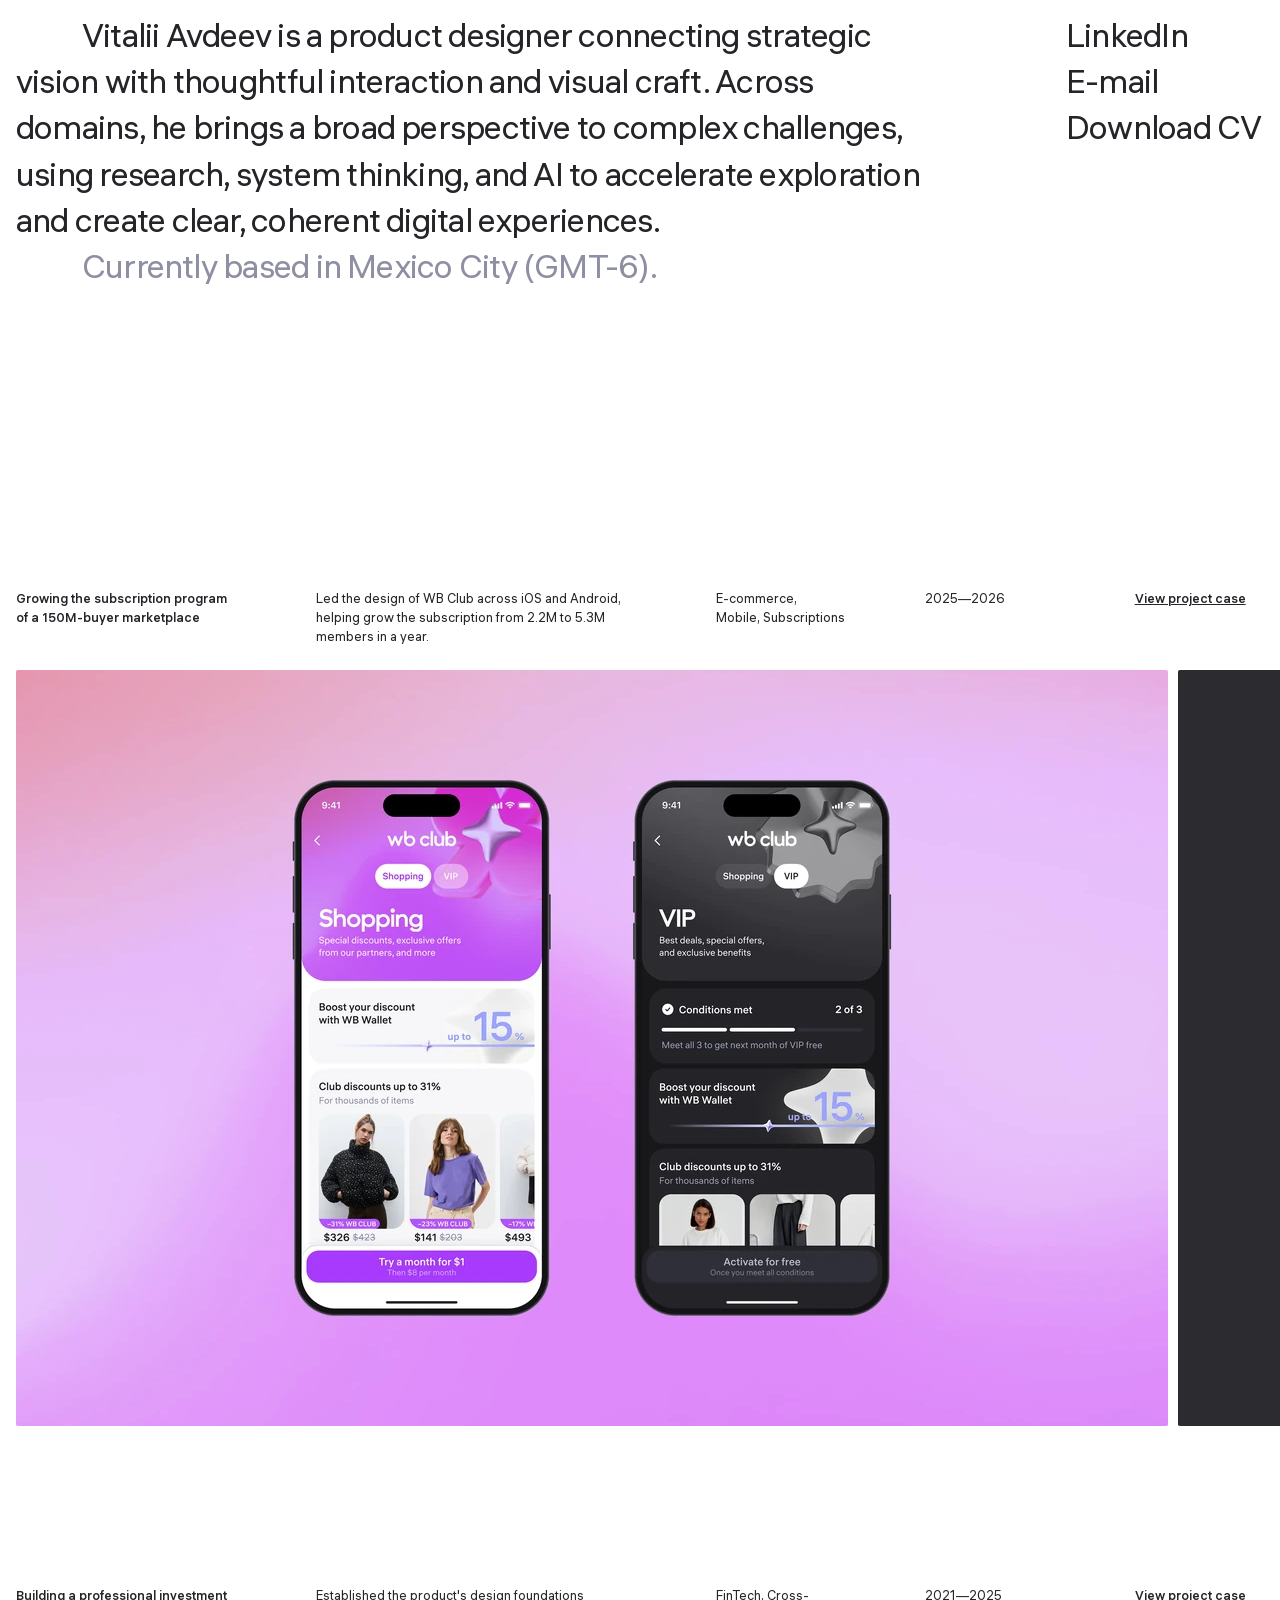
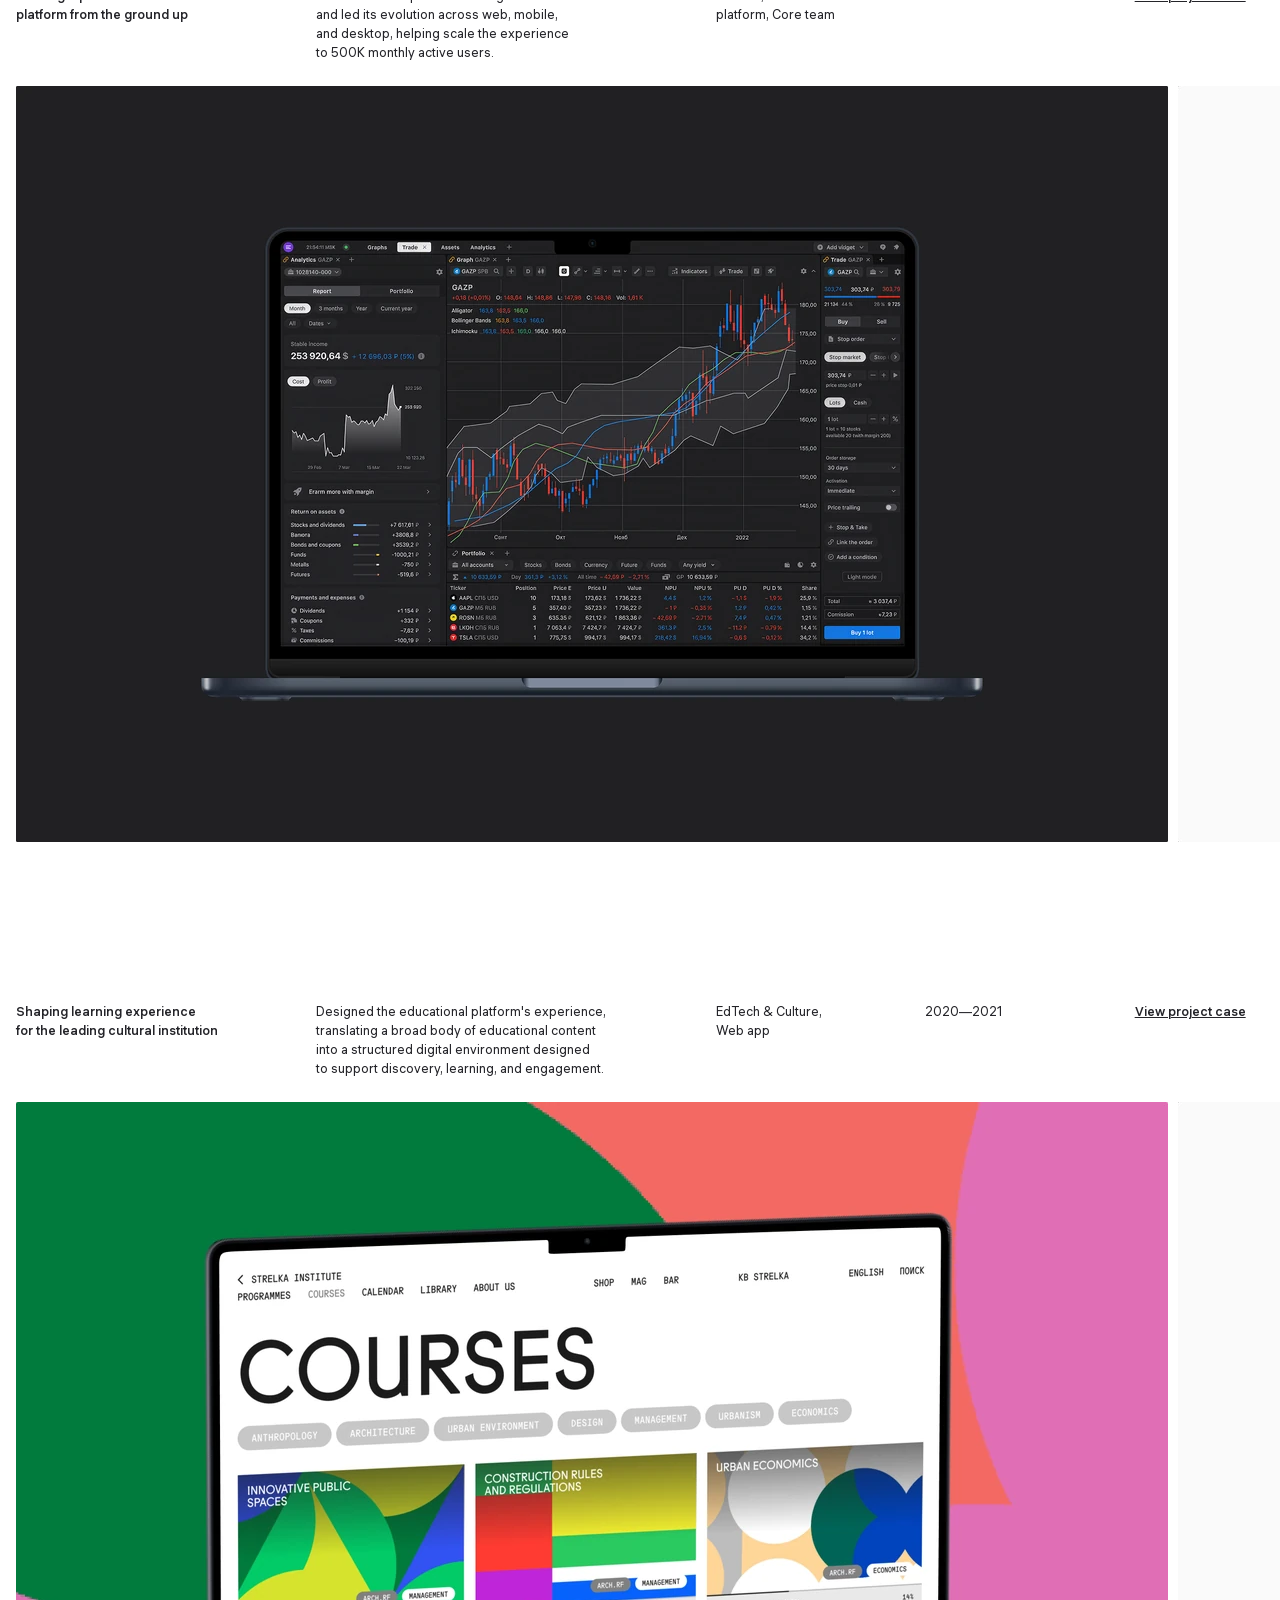
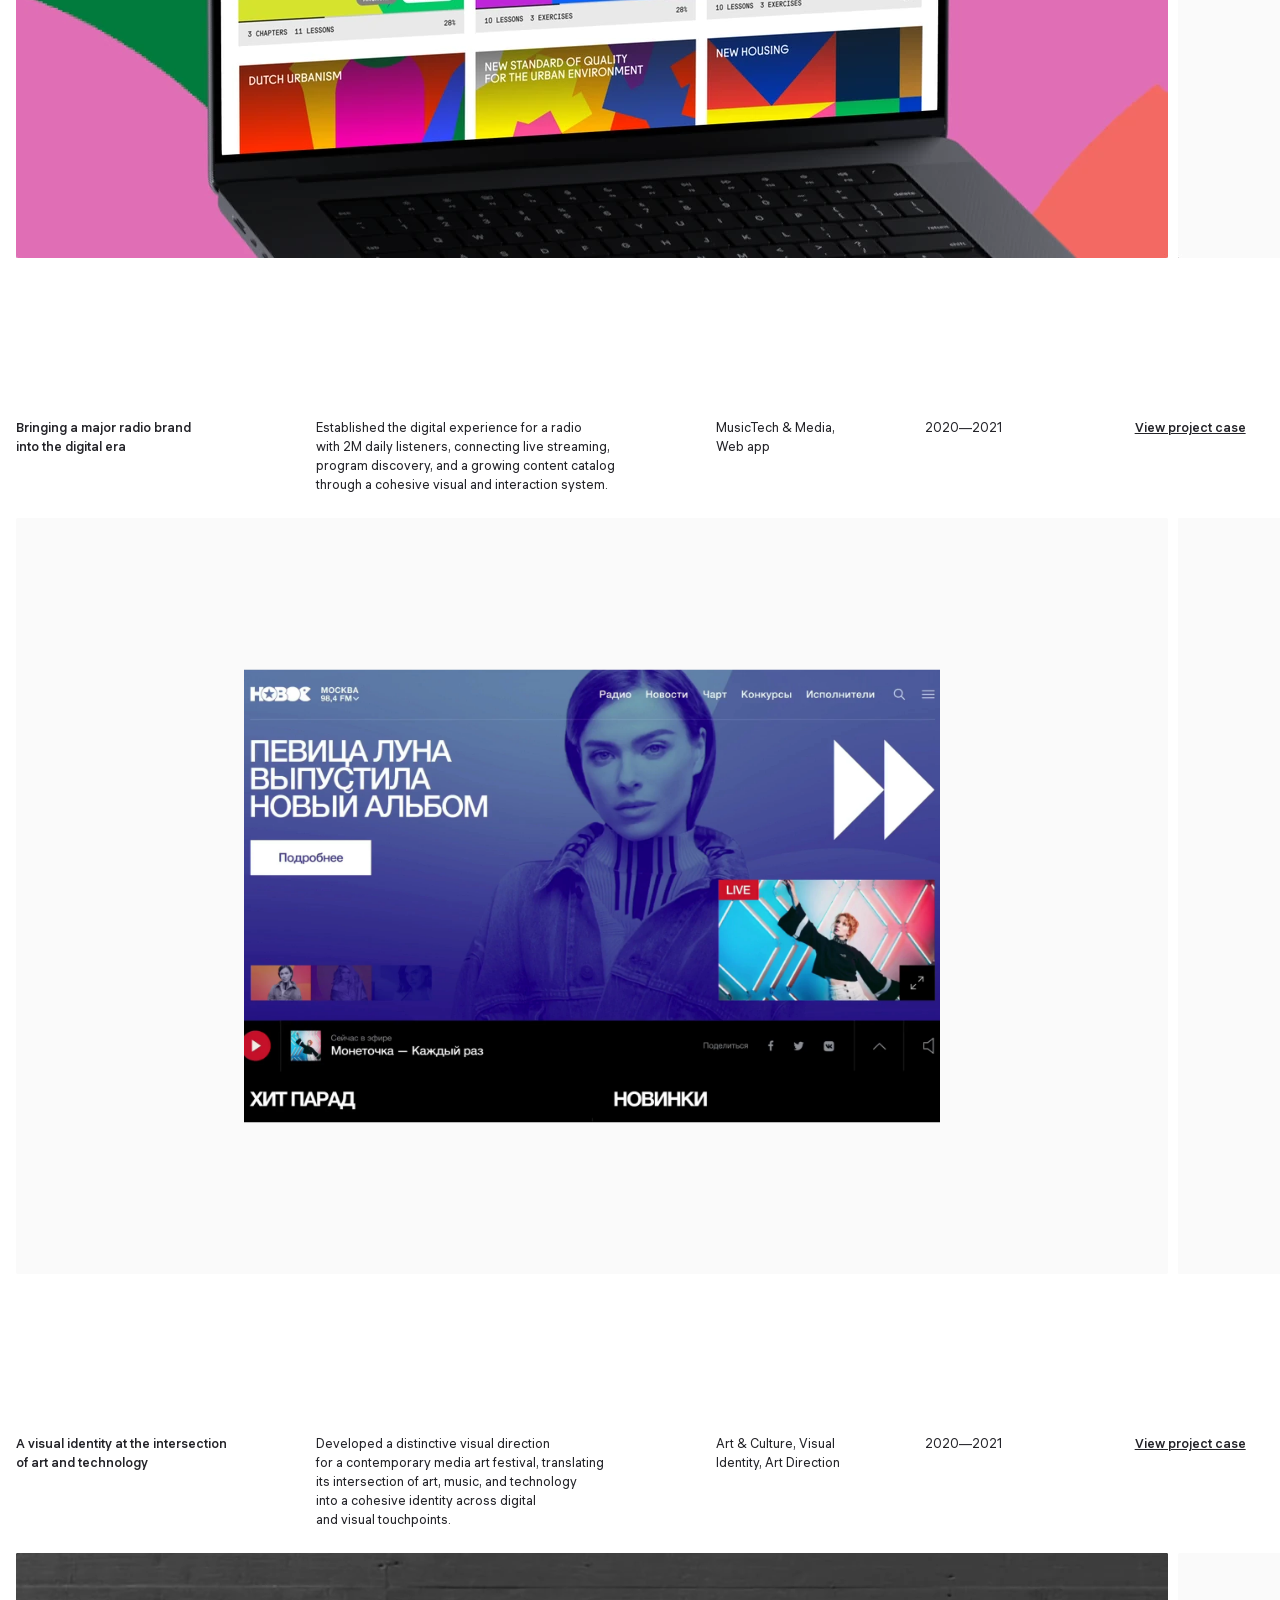
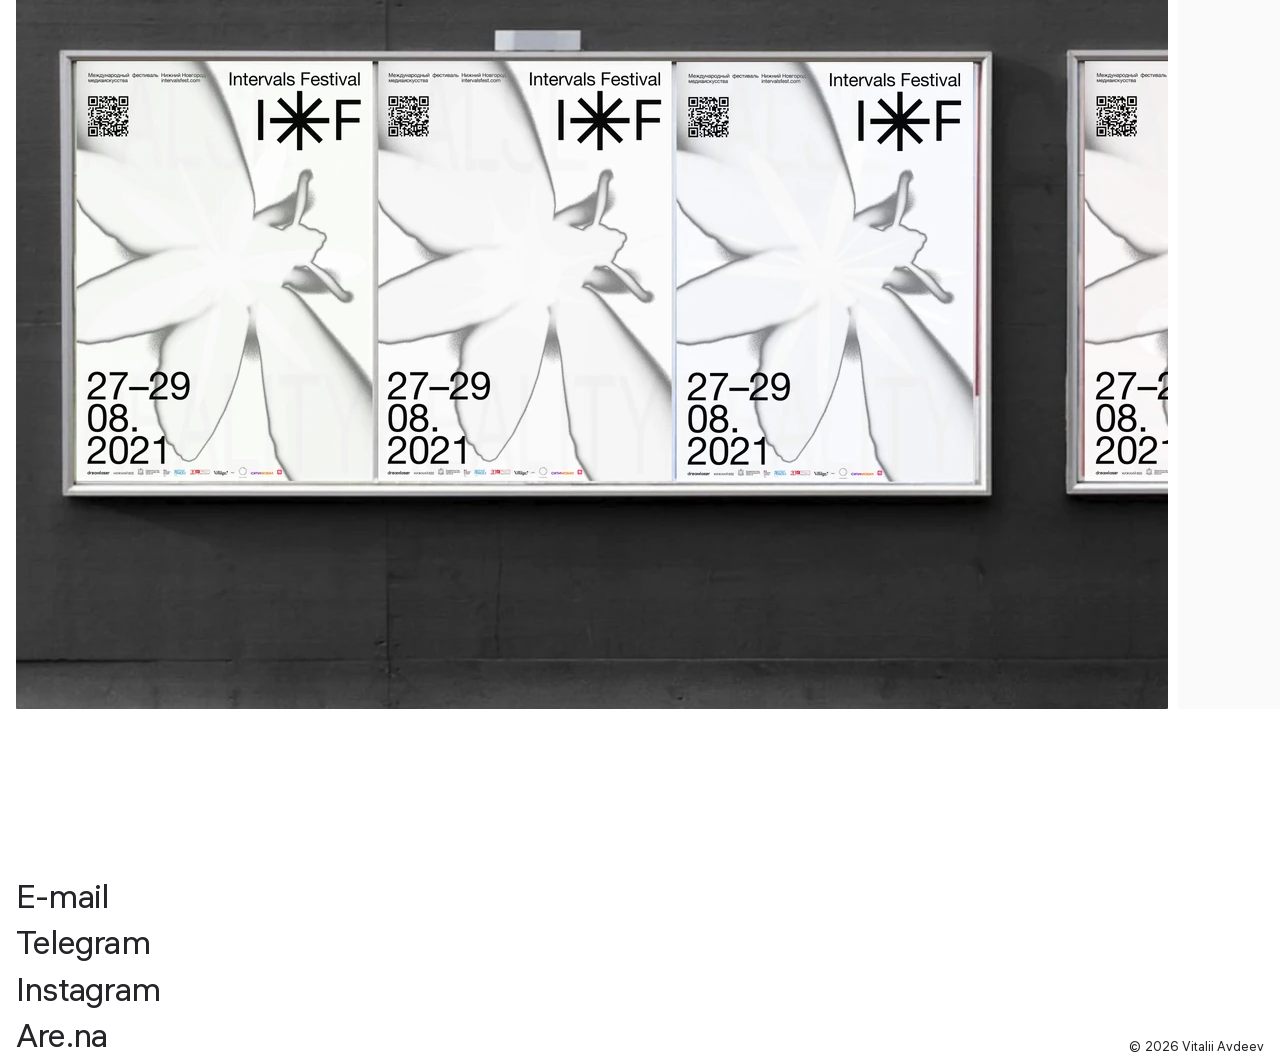
==== index.html @ a5e51de6 "Fix home entrance animation; add first-screen entrance motion to the case pages - nbsp.py had insert" ====
<!doctype html>
<html lang="en">
<head>
<meta charset="utf-8">
<meta name="viewport" content="width=device-width, initial-scale=1">
<title>Vitalii Avdeev — Product Designer</title>
<meta name="description" content="Vitalii Avdeev is a product designer connecting strategic vision with thoughtful interaction and visual craft. Based in Mexico City.">
<meta property="og:title" content="Vitalii Avdeev — Product Designer">
<meta property="og:description" content="Product designer connecting strategic vision with thoughtful interaction and visual craft.">
<meta property="og:type" content="website">
<meta property="og:url" content="https://viavdeev.com/">
<meta name="theme-color" content="#ffffff">
<link rel="icon" href="/favicon.svg" type="image/svg+xml">
<link rel="preload" href="/assets/fonts/als-hauss-var.woff2" as="font" type="font/woff2" crossorigin>
<link rel="stylesheet" href="/styles.css?v=3c7deb20">
<script>
/* Entrance motion: hide the animated elements before first paint (see the inline script at the end of <body>). Skipped with reduced motion; removed
   again if the motion script has not started within 3 s, so the page never stays blank. */
(function(){var d=document.documentElement;if(!d.animate||matchMedia('(prefers-reduced-motion: reduce)').matches)return;
d.classList.add('anim');setTimeout(function(){if(!window.__motion)d.classList.remove('anim')},3000)})();
</script>
<script>
/* Analytics opt-out for the site owner: open any page with ?notrack once per browser to stop counting it, ?track to count it again. */
(function(){try{var q=location.search,s=localStorage;
if(/[?&]notrack\b/.test(q)){s.setItem('umami.disabled','1');s.setItem('notrack','1')}
else if(/[?&]track\b/.test(q)){s.removeItem('umami.disabled');s.removeItem('notrack')}}catch(e){}
window.va=window.va||function(){(window.vaq=window.vaq||[]).push(arguments)};
window.va('beforeSend',function(e){try{if(localStorage.getItem('notrack'))return null}catch(x){}return e})})();
</script>
<script defer src="/_vercel/insights/script.js"></script>
<script defer src="https://cloud.umami.is/script.js" data-website-id="d7ef0425-1556-4c00-9c58-9a2c73c998ba" data-domains="viavdeev.com,www.viavdeev.com"></script>
</head>
<body>
<main class="page">

  <!-- Intro -->
  <header class="intro">
    <div class="intro__text">
      <p>Vitalii&nbsp;Avdeev is&nbsp;a&nbsp;product designer connecting strategic vision with&nbsp;thoughtful interaction and&nbsp;visual craft. Across domains, he&nbsp;brings a&nbsp;broad perspective to&nbsp;complex challenges, using research, system thinking, and&nbsp;AI to&nbsp;accelerate exploration and&nbsp;create clear, coherent digital&nbsp;experiences.</p>
      <p class="intro__loc">Currently based in&nbsp;Mexico&nbsp;City&nbsp;(GMT-6).</p>
    </div>
    <nav class="intro__links" aria-label="Contacts">
      <a href="https://www.linkedin.com/in/vitalii-avdeev" target="_blank" rel="noopener" data-umami-event="LinkedIn click" data-umami-event-place="intro">LinkedIn</a>
      <a href="mailto:vitavdee@gmail.com" data-ev="E-mail click" data-ev-place="intro">E-mail</a>
      <a href="/Vitalii-Avdeev-Senior-Product-Designer-CV.pdf" target="_blank" rel="noopener" data-umami-event="CV download" data-umami-event-place="intro">Download&nbsp;CV</a>
    </nav>
  </header>

  <div class="home">

    <!-- ───────────── WB Club ───────────── -->
    <section class="project project--hd" data-project="WB Club" aria-labelledby="p-wb">
      <div class="phead">
        <div class="phead__row phead__row--1">
          <h2 class="phead__title" id="p-wb"><a href="/wb-club" data-ev="Case open" data-ev-project="WB Club" data-ev-via="title">Growing the&nbsp;subscription program<br>of&nbsp;a&nbsp;150M-buyer marketplace</a></h2>
          <p class="phead__desc">Led&nbsp;the&nbsp;design of&nbsp;WB&nbsp;Club across iOS&nbsp;and&nbsp;Android, helping grow the&nbsp;subscription from&nbsp;2.2M to&nbsp;5.3M members in&nbsp;a&nbsp;year.</p>
        </div>
        <div class="phead__row phead__row--2">
          <p class="phead__tags">E-commerce, Mobile,&nbsp;Subscriptions</p>
          <p class="phead__years">2025<span class="dash-d">—</span><span class="dash-m">–</span>2026</p>
          <p class="phead__link"><a href="/wb-club" data-ev="Case open" data-ev-project="WB Club" data-ev-via="button">View project&nbsp;case</a></p>
        </div>
      </div>

      <div class="carousel" tabindex="0" aria-label="WB Club screens">
        <div class="slide light" style="--w:768">
          <div class="stage"><img fetchpriority="high" class="abs" style="inset:0;width:100%;height:100%;object-fit:cover" srcset="/assets/img/wb-01-1152.webp?v=fdb7a9e7 1152w, /assets/img/wb-01-1728.webp?v=1e6d7685 1728w, /assets/img/wb-01-2304.webp?v=18732f78 2304w, /assets/img/wb-01.webp?v=1378e9da 3456w" sizes="(min-width: 1280px) 1152px, (min-width: 744px) 768px, 320px" src="/assets/img/wb-01.webp?v=1378e9da" alt="WB Club Shopping and VIP screens on iPhones" decoding="async"></div>
        </div>
        <div class="slide light" style="--w:768">
          <div class="stage"><img class="abs" style="inset:0;width:100%;height:100%;object-fit:cover" srcset="/assets/img/wb-02-1152.webp?v=50ab05e6 1152w, /assets/img/wb-02-1728.webp?v=d87db6d1 1728w, /assets/img/wb-02-2304.webp?v=74618fc6 2304w, /assets/img/wb-02.webp?v=e735d605 3456w" sizes="(min-width: 1280px) 1152px, (min-width: 744px) 768px, 320px" src="/assets/img/wb-02.webp?v=e735d605" alt="WB Club VIP bottom sheets: how to get VIP, plan activation, pickup QR code" decoding="async"></div>
        </div>
        <div class="slide light" style="--w:620">
          <div class="stage"><video class="abs" style="left:204.951px;top:53.44px;width:211.111px;height:398px" data-webm="/assets/video/wb-03.webm?v=976183c9" data-hevc="/assets/video/wb-03-hevc.mov?v=114462b7" data-sa="/assets/video/wb-03-sa.mp4?v=e1f5882f" poster="/assets/img/wb-03-cover.webp?v=21cf230f" autoplay loop muted playsinline preload="auto" aria-label="WB Club Shopping screen scrolling"></video></div>
        </div>
        <div class="slide light" style="--w:768">
          <div class="stage"><img loading="lazy" fetchpriority="low" class="abs" style="inset:0;width:100%;height:100%;object-fit:cover" srcset="/assets/img/wb-04-1152.webp?v=47278e52 1152w, /assets/img/wb-04-1728.webp?v=e1d2b0a5 1728w, /assets/img/wb-04-2304.webp?v=4ee45fe8 2304w, /assets/img/wb-04.webp?v=935ad6cf 3456w" sizes="(min-width: 1280px) 1152px, (min-width: 744px) 768px, 320px" src="/assets/img/wb-04.webp?v=935ad6cf" alt="WB Club entry point on the product page and a discount bottom sheet" decoding="async"></div>
        </div>
        <div class="slide" style="--w:768;background:#2c2c31">
          <div class="stage">
            <video id="wb-05a" class="abs" style="left:181.922px;top:72.441px;width:173.556px;height:359.111px" data-webm="/assets/video/wb-05a.webm?v=e7e8d2db" data-hevc="/assets/video/wb-05a-hevc.mov?v=522d9f5a" data-sa="/assets/video/wb-05a-sa.mp4?v=2f67eefe" data-poster="/assets/img/wb-05a-cover.webp?v=78123930" autoplay loop muted playsinline preload="auto" aria-label="WB Club Shopping benefits bottom sheets"></video>
            <video class="abs" style="left:412.211px;top:72px;width:173.778px;height:360px" data-webm="/assets/video/wb-05b.webm?v=e32df0e9" data-hevc="/assets/video/wb-05b-hevc.mov?v=03c832d2" data-sa="/assets/video/wb-05b-sa.mp4?v=cdef3f86" data-poster="/assets/img/wb-05b-cover.webp?v=299d7907" autoplay loop muted playsinline preload="auto" aria-label="WB Club VIP benefits bottom sheets" data-follow="wb-05a" data-lag="0.7" id="wb-05b"></video>
          </div>
        </div>
        <div class="slide light" style="--w:768">
          <div class="stage"><img loading="lazy" fetchpriority="low" class="abs" style="inset:0;width:100%;height:100%;object-fit:cover" srcset="/assets/img/wb-06-1152.webp?v=584c08ff 1152w, /assets/img/wb-06-1728.webp?v=564255cd 1728w, /assets/img/wb-06-2304.webp?v=a77a3744 2304w, /assets/img/wb-06.webp?v=cb0f8185 3456w" sizes="(min-width: 1280px) 1152px, (min-width: 744px) 768px, 320px" src="/assets/img/wb-06.webp?v=cb0f8185" alt="WB Club entry points in WB Track: banner, delivery cost calculation, parcel booking" decoding="async"></div>
        </div>
        <div class="slide" style="--w:620;background:#2c2c31">
          <div class="stage"><video class="abs" style="left:204.951px;top:53.44px;width:211.111px;height:398px" data-webm="/assets/video/wb-07.webm?v=b0ffc0dd" data-hevc="/assets/video/wb-07-hevc.mov?v=7d225621" data-sa="/assets/video/wb-07-sa.mp4?v=5c673fc7" data-poster="/assets/img/wb-07-cover.webp?v=92575b64" autoplay loop muted playsinline preload="auto" aria-label="WB Club VIP screen scrolling"></video></div>
        </div>
        <div class="slide light" style="--w:768">
          <div class="stage"><img loading="lazy" fetchpriority="low" class="abs" style="inset:0;width:100%;height:100%;object-fit:cover" srcset="/assets/img/wb-08-1152.webp?v=18db1809 1152w, /assets/img/wb-08-1728.webp?v=f5cc6dfb 1728w, /assets/img/wb-08-2304.webp?v=a03cdf8f 2304w, /assets/img/wb-08.webp?v=a00af80c 3456w" sizes="(min-width: 1280px) 1152px, (min-width: 744px) 768px, 320px" src="/assets/img/wb-08.webp?v=a00af80c" alt="WB Club Shopping plan and Club discounts bottom sheet on iPhones" decoding="async"></div>
        </div>
        <div class="slide light" style="--w:768">
          <div class="stage"><img loading="lazy" fetchpriority="low" class="abs" style="inset:0;width:100%;height:100%;object-fit:cover" srcset="/assets/img/wb-09-1152.webp?v=c6615426 1152w, /assets/img/wb-09-1728.webp?v=c420971f 1728w, /assets/img/wb-09-2304.webp?v=84716257 2304w, /assets/img/wb-09.webp?v=1cdc7a4b 3456w" sizes="(min-width: 1280px) 1152px, (min-width: 744px) 768px, 320px" src="/assets/img/wb-09.webp?v=1cdc7a4b" alt="Checkout with WB Club VIP: priority orders and benefits" decoding="async"></div>
        </div>
        <div class="slide light" style="--w:620">
          <div class="stage"><video class="abs" style="left:225.941px;top:77.44px;width:169.111px;height:350px" data-webm="/assets/video/wb-10.webm?v=9c2a5513" data-hevc="/assets/video/wb-10-hevc.mov?v=24da0a25" data-sa="/assets/video/wb-10-sa.mp4?v=bfcf84ad" data-poster="/assets/img/wb-10-cover.webp?v=b1dbea7d" autoplay loop muted playsinline preload="auto" aria-label="WB Club onboarding screens"></video></div>
        </div>
        <div class="slide light" style="--w:768">
          <div class="stage"><img loading="lazy" fetchpriority="low" class="abs" style="inset:0;width:100%;height:100%;object-fit:cover" srcset="/assets/img/wb-11-1152.webp?v=0caca60a 1152w, /assets/img/wb-11-1728.webp?v=a6fb8806 1728w, /assets/img/wb-11-2304.webp?v=5747cb70 2304w, /assets/img/wb-11.webp?v=14a5bf3d 3456w" sizes="(min-width: 1280px) 1152px, (min-width: 744px) 768px, 320px" src="/assets/img/wb-11.webp?v=14a5bf3d" alt="WB Club purchase flow: first month for $1, plan selection, welcome" decoding="async"></div>
        </div>
      </div>
    </section>

    <!-- ───────────── Go Invest ───────────── -->
    <section class="project project--hd" data-project="Go Invest" aria-labelledby="p-goinvest">
      <div class="phead">
        <div class="phead__row phead__row--1">
          <h2 class="phead__title" id="p-goinvest"><a href="/go-invest" data-ev="Case open" data-ev-project="Go Invest" data-ev-via="title">Building a&nbsp;professional investment platform from&nbsp;the&nbsp;ground up</a></h2>
          <p class="phead__desc">Established the&nbsp;product's design foundations and&nbsp;led&nbsp;its&nbsp;evolution across web,&nbsp;mobile, and&nbsp;desktop, helping scale the&nbsp;experience to&nbsp;500K&nbsp;monthly active&nbsp;users.</p>
        </div>
        <div class="phead__row phead__row--2">
          <p class="phead__tags">FinTech, Cross-platform,&nbsp;Core&nbsp;team</p>
          <p class="phead__years">2021<span class="dash-d">—</span><span class="dash-m">–</span>2025</p>
          <p class="phead__link"><a href="/go-invest" data-ev="Case open" data-ev-project="Go Invest" data-ev-via="button">View project&nbsp;case</a></p>
        </div>
      </div>

      <div class="carousel" tabindex="0" aria-label="Go Invest screens">
        <div class="slide dark" style="--w:768">
          <div class="stage"><img loading="lazy" fetchpriority="low" class="abs" style="inset:0;width:100%;height:100%;object-fit:cover" srcset="/assets/img/gi-01-1152.webp?v=3b0b8941 1152w, /assets/img/gi-01-1728.webp?v=6f8a7c3c 1728w, /assets/img/gi-01.webp?v=457563bd 1920w" sizes="(min-width: 1280px) 1152px, (min-width: 744px) 768px, 320px" src="/assets/img/gi-01.webp?v=457563bd" alt="Go Invest desktop terminal on a MacBook" decoding="async"></div>
        </div>

        <div class="slide light" style="--w:768">
          <div class="stage"><img loading="lazy" fetchpriority="low" class="abs" style="inset:0;width:100%;height:100%;object-fit:cover" srcset="/assets/img/gi-02-1152.webp?v=d57d4ce6 1152w, /assets/img/gi-02-1728.webp?v=504df2db 1728w, /assets/img/gi-02.webp?v=626c1409 1920w" sizes="(min-width: 1280px) 1152px, (min-width: 744px) 768px, 320px" src="/assets/img/gi-02.webp?v=626c1409" alt="Go Invest mobile app screens" decoding="async"></div>
        </div>

        <div class="slide light" style="--w:768">
          <div class="stage"><img loading="lazy" fetchpriority="low" class="abs" style="inset:0;width:100%;height:100%;object-fit:cover" srcset="/assets/img/gi-03-1152.webp?v=18bc38c2 1152w, /assets/img/gi-03-1728.webp?v=d9f5e866 1728w, /assets/img/gi-03.webp?v=8dbba0f4 1920w" sizes="(min-width: 1280px) 1152px, (min-width: 744px) 768px, 320px" src="/assets/img/gi-03.webp?v=8dbba0f4" alt="Go Invest analytics screens" decoding="async"></div>
        </div>

        <div class="slide" style="--w:504;background:#7a38e0">
          <div class="stage"><img loading="lazy" fetchpriority="low" class="abs" style="inset:0;width:100%;height:100%;object-fit:cover" srcset="/assets/img/gi-04-756.webp?v=813e1a05 756w, /assets/img/gi-04-1134.webp?v=ed1625ca 1134w, /assets/img/gi-04.webp?v=bbeb72a4 1260w" sizes="(min-width: 1280px) 756px, (min-width: 744px) 504px, 210px" src="/assets/img/gi-04.webp?v=bbeb72a4" alt="Go Invest logo" decoding="async"></div>
        </div>

        <div class="slide light" style="--w:768">
          <div class="stage"><video class="box" style="width:187.2px;height:376.039px;object-fit:cover" data-src="/assets/video/gi-06.mp4?v=979bc85d" data-poster="/assets/img/gi-06-cover.webp?v=f5576165" autoplay loop muted playsinline preload="auto" aria-label="Go Invest mobile flow"></video></div>
        </div>
        <div class="slide dark" style="--w:768">
          <div class="stage"><img loading="lazy" fetchpriority="low" class="abs" style="inset:0;width:100%;height:100%;object-fit:cover" srcset="/assets/img/gi-05-1152.webp?v=f0377029 1152w, /assets/img/gi-05-1728.webp?v=f34decc0 1728w, /assets/img/gi-05.webp?v=d66a34e8 1920w" sizes="(min-width: 1280px) 1152px, (min-width: 744px) 768px, 320px" src="/assets/img/gi-05.webp?v=d66a34e8" alt="Go Invest trading terminal on Pro Display XDR" decoding="async"></div>
        </div>

        <div class="slide light" style="--w:768">
          <div class="stage"><img loading="lazy" fetchpriority="low" class="abs" style="inset:0;width:100%;height:100%;object-fit:cover" srcset="/assets/img/gi-07-1152.webp?v=a1f36e77 1152w, /assets/img/gi-07-1728.webp?v=3df140d8 1728w, /assets/img/gi-07.webp?v=bfd8da41 1920w" sizes="(min-width: 1280px) 1152px, (min-width: 744px) 768px, 320px" src="/assets/img/gi-07.webp?v=bfd8da41" alt="Go Invest chart comparison" decoding="async"></div>
        </div>

        <div class="slide dark" style="--w:768">
          <div class="stage"><video class="box" style="width:187.2px;height:380.351px;object-fit:cover" data-src="/assets/video/gi-08.mp4?v=7d2aa27a" data-poster="/assets/img/gi-08-cover.webp?v=ea9b2556" autoplay loop muted playsinline preload="auto" aria-label="Go Invest portfolio flow"></video></div>
        </div>
        <div class="slide light" style="--w:768">
          <div class="stage"><img loading="lazy" fetchpriority="low" class="abs" style="inset:0;width:100%;height:100%;object-fit:cover" srcset="/assets/img/gi-09-1152.webp?v=a0f8cf03 1152w, /assets/img/gi-09-1728.webp?v=4584f989 1728w, /assets/img/gi-09.webp?v=f5513ae5 1920w" sizes="(min-width: 1280px) 1152px, (min-width: 744px) 768px, 320px" src="/assets/img/gi-09.webp?v=f5513ae5" alt="Go Invest settings and support screens" decoding="async"></div>
        </div>

        <div class="slide dark" style="--w:768">
          <div class="stage">
            <video class="box" style="width:583.2px;height:314.674px;object-fit:cover" data-src="/assets/video/gi-10.mp4?v=17942028" data-poster="/assets/img/gi-10.webp?v=99930488" autoplay loop muted playsinline preload="auto" aria-label="Go Invest order book"></video>
          </div>
        </div>
        <div class="slide light" style="--w:1350">
          <div class="stage"><img loading="lazy" fetchpriority="low" class="abs" style="inset:0;width:100%;height:100%;object-fit:cover" srcset="/assets/img/gi-11-2025.webp?v=31f23c20 2025w, /assets/img/gi-11-3038.webp?v=9c5a9a55 3038w, /assets/img/gi-11.webp?v=cb1a44f6 3375w" sizes="(min-width: 1280px) 2025px, (min-width: 744px) 1350px, 563px" src="/assets/img/gi-11.webp?v=cb1a44f6" alt="Go Invest design system flow" decoding="async"></div>
        </div>

        <div class="slide dark" style="--w:768">
          <div class="stage"><img loading="lazy" fetchpriority="low" class="abs" style="inset:0;width:100%;height:100%;object-fit:cover" srcset="/assets/img/gi-12-1152.webp?v=060015d1 1152w, /assets/img/gi-12-1728.webp?v=f16b7d4d 1728w, /assets/img/gi-12.webp?v=043c9fb6 1920w" sizes="(min-width: 1280px) 1152px, (min-width: 744px) 768px, 320px" src="/assets/img/gi-12.webp?v=043c9fb6" alt="Go Invest watchlists" decoding="async"></div>
        </div>
      </div>
    </section>

    <!-- ───────────── Strelka ───────────── -->
    <section class="project project--hd" data-project="Strelka" aria-labelledby="p-strelka">
      <div class="phead">
        <div class="phead__row phead__row--1">
          <h2 class="phead__title" id="p-strelka"><a href="/strelka" data-ev="Case open" data-ev-project="Strelka" data-ev-via="title">Shaping learning experience for&nbsp;the&nbsp;leading cultural&nbsp;institution</a></h2>
          <p class="phead__desc">Designed the&nbsp;educational platform's experience, translating a&nbsp;broad body of&nbsp;educational content into&nbsp;a&nbsp;structured digital environment designed to&nbsp;support discovery, learning, and&nbsp;engagement.</p>
        </div>
        <div class="phead__row phead__row--2">
          <p class="phead__tags">EdTech&nbsp;&amp;&nbsp;Culture, Web&nbsp;app</p>
          <p class="phead__years">2020<span class="dash-d">—</span><span class="dash-m">–</span>2021</p>
          <p class="phead__link"><a href="/strelka" data-ev="Case open" data-ev-project="Strelka" data-ev-via="button">View project&nbsp;case</a></p>
        </div>
      </div>

      <div class="carousel" tabindex="0" aria-label="Strelka screens">
        <div class="slide light" style="--w:768">
          <div class="stage"><img loading="lazy" fetchpriority="low" class="abs" style="inset:0;width:100%;height:100%;object-fit:cover" srcset="/assets/img/st-01-1152.webp?v=8fcbceca 1152w, /assets/img/st-01-1728.webp?v=8c179c23 1728w, /assets/img/st-01.webp?v=030a55f7 1920w" sizes="(min-width: 1280px) 1152px, (min-width: 744px) 768px, 320px" src="/assets/img/st-01.webp?v=030a55f7" alt="Strelka courses page on a MacBook" decoding="async"></div>
        </div>

        <div class="slide light" style="--w:768">
          <div class="stage"><img loading="lazy" fetchpriority="low" class="abs" style="inset:0;width:100%;height:100%;object-fit:cover" srcset="/assets/img/st-02-1152.webp?v=b5ee85af 1152w, /assets/img/st-02-1728.webp?v=ebe4399f 1728w, /assets/img/st-02.webp?v=a9334a35 1920w" sizes="(min-width: 1280px) 1152px, (min-width: 744px) 768px, 320px" src="/assets/img/st-02.webp?v=a9334a35" alt="Strelka course page" decoding="async"></div>
        </div>

        <div class="slide light" style="--w:768">
          <div class="stage"><video class="box" style="width:499.2px;height:324.796px;object-fit:cover" data-src="/assets/video/st-03.mp4?v=73b39bb5" data-poster="/assets/img/st-03-cover.webp?v=2bb6543b" autoplay loop muted playsinline preload="auto" aria-label="Strelka homepage"></video></div>
        </div>
        <div class="slide light" style="--w:504">
          <div class="stage"><img loading="lazy" fetchpriority="low" class="abs" style="inset:0;width:100%;height:100%;object-fit:cover" srcset="/assets/img/st-04-756.webp?v=09aecc12 756w, /assets/img/st-04-1134.webp?v=ea75f7e9 1134w, /assets/img/st-04.webp?v=b6ad0e3f 1260w" sizes="(min-width: 1280px) 756px, (min-width: 744px) 504px, 210px" src="/assets/img/st-04.webp?v=b6ad0e3f" alt="Strelka Institute logo" decoding="async"></div>
        </div>

        <div class="slide light" style="--w:768">
          <div class="stage"><img loading="lazy" fetchpriority="low" class="abs" style="inset:0;width:100%;height:100%;object-fit:cover" srcset="/assets/img/st-05-1152.webp?v=9f387cb4 1152w, /assets/img/st-05-1728.webp?v=99067716 1728w, /assets/img/st-05.webp?v=c53baa92 1920w" sizes="(min-width: 1280px) 1152px, (min-width: 744px) 768px, 320px" src="/assets/img/st-05.webp?v=c53baa92" alt="Strelka calendar, mobile" decoding="async"></div>
        </div>

        <div class="slide dark" style="--w:768">
          <div class="stage"><video class="box" style="width:271.2px;height:332.998px;object-fit:cover;border-radius:9.065px" data-src="/assets/video/st-06.mp4?v=4874add8" data-poster="/assets/img/st-06-cover.webp?v=07c2bc6b" autoplay loop muted playsinline preload="auto" aria-label="Strelka conference page"></video></div>
        </div>
        <div class="slide light" style="--w:768">
          <div class="stage"><img loading="lazy" fetchpriority="low" class="abs" style="inset:0;width:100%;height:100%;object-fit:cover" srcset="/assets/img/st-07-1152.webp?v=e2cd513f 1152w, /assets/img/st-07-1728.webp?v=9c1d8599 1728w, /assets/img/st-07.webp?v=ffbd9bf2 1920w" sizes="(min-width: 1280px) 1152px, (min-width: 744px) 768px, 320px" src="/assets/img/st-07.webp?v=ffbd9bf2" alt="Strelka library page on a laptop" decoding="async"></div>
        </div>

        <div class="slide light" style="--w:768">
          <div class="stage"><img loading="lazy" fetchpriority="low" class="abs" style="inset:0;width:100%;height:100%;object-fit:cover" srcset="/assets/img/st-08-1152.webp?v=db45f3da 1152w, /assets/img/st-08-1728.webp?v=f33afe52 1728w, /assets/img/st-08.webp?v=2d82e0f9 1920w" sizes="(min-width: 1280px) 1152px, (min-width: 744px) 768px, 320px" src="/assets/img/st-08.webp?v=2d82e0f9" alt="Strelka course chapter" decoding="async"></div>
        </div>

        <div class="slide dark" style="--w:768">
          <div class="stage"><img loading="lazy" fetchpriority="low" class="abs" style="inset:0;width:100%;height:100%;object-fit:cover" srcset="/assets/img/st-09-1152.webp?v=3379cf87 1152w, /assets/img/st-09-1728.webp?v=111d29d3 1728w, /assets/img/st-09.webp?v=5e06f11c 1920w" sizes="(min-width: 1280px) 1152px, (min-width: 744px) 768px, 320px" src="/assets/img/st-09.webp?v=5e06f11c" alt="Strelka discussion page" decoding="async"></div>
        </div>

        <div class="slide light" style="--w:768">
          <div class="stage"><img loading="lazy" fetchpriority="low" class="abs" style="inset:0;width:100%;height:100%;object-fit:cover" srcset="/assets/img/st-10-1152.webp?v=ba56cdcf 1152w, /assets/img/st-10-1728.webp?v=e33f55dc 1728w, /assets/img/st-10.webp?v=4c89431d 1920w" sizes="(min-width: 1280px) 1152px, (min-width: 744px) 768px, 320px" src="/assets/img/st-10.webp?v=4c89431d" alt="Strelka lesson, mobile" decoding="async"></div>
        </div>

        <div class="slide dark" style="--w:768">
          <div class="stage"><img loading="lazy" fetchpriority="low" class="abs" style="inset:0;width:100%;height:100%;object-fit:cover" srcset="/assets/img/st-11-1152.webp?v=c76271fa 1152w, /assets/img/st-11-1728.webp?v=4b5c64b6 1728w, /assets/img/st-11.webp?v=8c57906c 1920w" sizes="(min-width: 1280px) 1152px, (min-width: 744px) 768px, 320px" src="/assets/img/st-11.webp?v=8c57906c" alt="Strelka navigation menu, mobile" decoding="async"></div>
        </div>

        <div class="slide light" style="--w:768">
          <div class="stage"><img loading="lazy" fetchpriority="low" class="abs" style="inset:0;width:100%;height:100%;object-fit:cover" srcset="/assets/img/st-12-1152.webp?v=7fa0fcde 1152w, /assets/img/st-12-1728.webp?v=2d50bf31 1728w, /assets/img/st-12.webp?v=d1cbd99f 1920w" sizes="(min-width: 1280px) 1152px, (min-width: 744px) 768px, 320px" src="/assets/img/st-12.webp?v=d1cbd99f" alt="Strelka research project page" decoding="async"></div>
        </div>
      </div>
    </section>

    <!-- ───────────── New Radio ───────────── -->
    <section class="project project--hd" data-project="New Radio" aria-labelledby="p-newradio">
      <div class="phead">
        <div class="phead__row phead__row--1">
          <h2 class="phead__title" id="p-newradio"><a href="/new-radio" data-ev="Case open" data-ev-project="New Radio" data-ev-via="title">Bringing a&nbsp;major radio brand into&nbsp;the&nbsp;digital era</a></h2>
          <p class="phead__desc">Established the&nbsp;digital experience for&nbsp;a&nbsp;radio with&nbsp;2M&nbsp;daily listeners, connecting live streaming, program discovery, and&nbsp;a&nbsp;growing content catalog through a&nbsp;cohesive visual and&nbsp;interaction system.</p>
        </div>
        <div class="phead__row phead__row--2">
          <p class="phead__tags">MusicTech&nbsp;&amp;&nbsp;Media, Web&nbsp;app</p>
          <p class="phead__years">2020<span class="dash-d">—</span><span class="dash-m">–</span>2021</p>
          <p class="phead__link"><a href="/new-radio" data-ev="Case open" data-ev-project="New Radio" data-ev-via="button">View project&nbsp;case</a></p>
        </div>
      </div>

      <div class="carousel" tabindex="0" aria-label="New Radio screens">
        <div class="slide light" style="--w:768">
          <div class="stage"><video class="box" style="width:464.166px;height:302px;object-fit:cover" data-src="/assets/video/nr-01.mp4?v=14f5e607" data-poster="/assets/img/nr-01-cover.webp?v=582e5641" autoplay loop muted playsinline preload="auto" aria-label="New Radio website"></video></div>
        </div>
        <div class="slide light" style="--w:768">
          <div class="stage"><img loading="lazy" fetchpriority="low" class="abs" style="inset:0;width:100%;height:100%;object-fit:cover" srcset="/assets/img/nr-02-1152.webp?v=0e3ccc82 1152w, /assets/img/nr-02-1728.webp?v=03dc5960 1728w, /assets/img/nr-02.webp?v=692e0cde 2304w" sizes="(min-width: 1280px) 1152px, (min-width: 744px) 768px, 320px" src="/assets/img/nr-02.webp?v=692e0cde" alt="New Radio article cards on mobile" decoding="async"></div>
        </div>

        <div class="slide light" style="--w:768">
          <div class="stage"><img loading="lazy" fetchpriority="low" class="abs" style="inset:0;width:100%;height:100%;object-fit:cover" srcset="/assets/img/nr-03-1152.webp?v=2db568b5 1152w, /assets/img/nr-03-1728.webp?v=71960a27 1728w, /assets/img/nr-03.webp?v=3aa42dbd 2304w" sizes="(min-width: 1280px) 1152px, (min-width: 744px) 768px, 320px" src="/assets/img/nr-03.webp?v=3aa42dbd" alt="New Radio player page" decoding="async"></div>
        </div>

        <div class="slide light" style="--w:768">
          <div class="stage"><img loading="lazy" fetchpriority="low" class="abs" style="inset:0;width:100%;height:100%;object-fit:cover" srcset="/assets/img/nr-04-1152.webp?v=b5304094 1152w, /assets/img/nr-04-1728.webp?v=3d3dea3d 1728w, /assets/img/nr-04.webp?v=b49a3f64 2304w" sizes="(min-width: 1280px) 1152px, (min-width: 744px) 768px, 320px" src="/assets/img/nr-04.webp?v=b49a3f64" alt="New Radio home screens on mobile" decoding="async"></div>
        </div>

        <div class="slide light" style="--w:768">
          <div class="stage"><img loading="lazy" fetchpriority="low" class="abs" style="inset:0;width:100%;height:100%;object-fit:cover" srcset="/assets/img/nr-05-1152.webp?v=ef263074 1152w, /assets/img/nr-05-1728.webp?v=12e1a8a6 1728w, /assets/img/nr-05.webp?v=2969a183 2304w" sizes="(min-width: 1280px) 1152px, (min-width: 744px) 768px, 320px" src="/assets/img/nr-05.webp?v=2969a183" alt="New Radio charts and new releases" decoding="async"></div>
        </div>

        <div class="slide light" style="--w:768">
          <div class="stage"><img loading="lazy" fetchpriority="low" class="abs" style="inset:0;width:100%;height:100%;object-fit:cover" srcset="/assets/img/nr-06-1152.webp?v=fa6593a3 1152w, /assets/img/nr-06-1728.webp?v=74ba7df3 1728w, /assets/img/nr-06.webp?v=9aade9de 2304w" sizes="(min-width: 1280px) 1152px, (min-width: 744px) 768px, 320px" src="/assets/img/nr-06.webp?v=9aade9de" alt="New Radio mobile navigation" decoding="async"></div>
        </div>

        <div class="slide light" style="--w:768">
          <div class="stage"><img loading="lazy" fetchpriority="low" class="abs" style="inset:0;width:100%;height:100%;object-fit:cover" srcset="/assets/img/nr-07-1152.webp?v=3663b3a2 1152w, /assets/img/nr-07-1728.webp?v=8c357d54 1728w, /assets/img/nr-07.webp?v=acc323b9 2304w" sizes="(min-width: 1280px) 1152px, (min-width: 744px) 768px, 320px" src="/assets/img/nr-07.webp?v=acc323b9" alt="New Radio news page" decoding="async"></div>
        </div>
      </div>
    </section>

    <!-- ───────────── Intervals Festival ───────────── -->
    <section class="project project--hd" data-project="Intervals" aria-labelledby="p-intervals">
      <div class="phead">
        <div class="phead__row phead__row--1">
          <h2 class="phead__title" id="p-intervals"><a href="/intervals" data-ev="Case open" data-ev-project="Intervals" data-ev-via="title">A&nbsp;visual identity at the&nbsp;intersection of&nbsp;art&nbsp;and technology</a></h2>
          <p class="phead__desc">Developed a&nbsp;distinctive visual direction for&nbsp;a&nbsp;contemporary media art&nbsp;festival, translating its&nbsp;intersection of&nbsp;art,&nbsp;music, and&nbsp;technology into&nbsp;a&nbsp;cohesive identity across digital and&nbsp;visual touchpoints.</p>
        </div>
        <div class="phead__row phead__row--2">
          <p class="phead__tags">Art&nbsp;&amp;&nbsp;Culture, Visual Identity, Art&nbsp;Direction</p>
          <p class="phead__years">2020<span class="dash-d">—</span><span class="dash-m">–</span>2021</p>
          <p class="phead__link"><a href="/intervals" data-ev="Case open" data-ev-project="Intervals" data-ev-via="button">View project&nbsp;case</a></p>
        </div>
      </div>

      <div class="carousel" tabindex="0" aria-label="Intervals Festival screens">
        <div class="slide dark" style="--w:768">
          <div class="stage"><img loading="lazy" fetchpriority="low" class="abs" style="inset:0;width:100%;height:100%;object-fit:cover" srcset="/assets/img/iv-01-1152.webp?v=56fc435b 1152w, /assets/img/iv-01-1728.webp?v=87d0444a 1728w, /assets/img/iv-01.webp?v=d7787742 2304w" sizes="(min-width: 1280px) 1152px, (min-width: 744px) 768px, 320px" src="/assets/img/iv-01.webp?v=d7787742" alt="Intervals Festival poster on a billboard" decoding="async"></div>
        </div>

        <div class="slide light" style="--w:768">
          <div class="stage"><video class="box" style="width:507.963px;height:302px;object-fit:cover" data-src="/assets/video/iv-02.mp4?v=73fc823e" data-poster="/assets/img/iv-02-cover.webp?v=41b93ba3" autoplay loop muted playsinline preload="auto" aria-label="Intervals Festival website"></video></div>
        </div>
        <div class="slide light" style="--w:768">
          <div class="stage"><img loading="lazy" fetchpriority="low" class="abs" style="inset:0;width:100%;height:100%;object-fit:cover" srcset="/assets/img/iv-03-1152.webp?v=dfae4058 1152w, /assets/img/iv-03-1728.webp?v=fc497cc3 1728w, /assets/img/iv-03.webp?v=026e05f5 2304w" sizes="(min-width: 1280px) 1152px, (min-width: 744px) 768px, 320px" src="/assets/img/iv-03.webp?v=026e05f5" alt="Intervals Festival FAQ and announcement cards" decoding="async"></div>
        </div>

        <div class="slide light" style="--w:768">
          <div class="stage"><img loading="lazy" fetchpriority="low" class="abs" style="inset:0;width:100%;height:100%;object-fit:cover" srcset="/assets/img/iv-04-1152.webp?v=bbfa59db 1152w, /assets/img/iv-04-1728.webp?v=0668ad92 1728w, /assets/img/iv-04.webp?v=9f50448d 2304w" sizes="(min-width: 1280px) 1152px, (min-width: 744px) 768px, 320px" src="/assets/img/iv-04.webp?v=9f50448d" alt="Intervals Festival printed program" decoding="async"></div>
        </div>

        <div class="slide light" style="--w:768">
          <div class="stage"><img loading="lazy" fetchpriority="low" class="abs" style="inset:0;width:100%;height:100%;object-fit:cover" srcset="/assets/img/iv-05-1152.webp?v=1773b178 1152w, /assets/img/iv-05-1728.webp?v=5183b44c 1728w, /assets/img/iv-05.webp?v=95a7a9d1 2304w" sizes="(min-width: 1280px) 1152px, (min-width: 744px) 768px, 320px" src="/assets/img/iv-05.webp?v=95a7a9d1" alt="Intervals Festival program page" decoding="async"></div>
        </div>

        <div class="slide light" style="--w:768">
          <div class="stage"><img loading="lazy" fetchpriority="low" class="abs" style="inset:0;width:100%;height:100%;object-fit:cover" srcset="/assets/img/iv-06-1152.webp?v=2323ba4f 1152w, /assets/img/iv-06-1728.webp?v=9f73e34e 1728w, /assets/img/iv-06.webp?v=8e5a7d64 2304w" sizes="(min-width: 1280px) 1152px, (min-width: 744px) 768px, 320px" src="/assets/img/iv-06.webp?v=8e5a7d64" alt="Intervals x Replicant Fashion merch and site" decoding="async"></div>
        </div>

        <div class="slide light" style="--w:768">
          <div class="stage"><img loading="lazy" fetchpriority="low" class="abs" style="inset:0;width:100%;height:100%;object-fit:cover" srcset="/assets/img/iv-07-1152.webp?v=4101b300 1152w, /assets/img/iv-07-1728.webp?v=594633a8 1728w, /assets/img/iv-07.webp?v=0b9264d8 2304w" sizes="(min-width: 1280px) 1152px, (min-width: 744px) 768px, 320px" src="/assets/img/iv-07.webp?v=0b9264d8" alt="Intervals Festival venue map" decoding="async"></div>
        </div>
      </div>
    </section>

    <!-- Footer -->
    <footer class="footer">
      <nav class="footer__links" aria-label="Elsewhere">
        <a href="mailto:vitavdee@gmail.com" data-ev="E-mail click" data-ev-place="footer">E-mail</a>
        <a href="https://t.me/viavdeev" target="_blank" rel="noopener" data-umami-event="Telegram click" data-umami-event-place="footer">Telegram</a>
        <a class="footer__ig" href="https://www.instagram.com/vauid__/" target="_blank" rel="noopener" data-umami-event="Instagram click" data-umami-event-place="footer">Instagram</a>
        <a href="https://www.are.na/vitalii-avdeev/channels" target="_blank" rel="noopener" data-umami-event="Are.na click" data-umami-event-place="footer">Are.na</a>
      </nav>
      <p class="footer__copy"><span>©</span><span>2026 Vitalii&nbsp;Avdeev</span></p>
    </footer>

  </div>
</main>
<script>
// Entrance motion for the home page (inlined here, not a separate file: on slow connections a deferred download
// kept the hero hidden for seconds), modelled on the linear.app hero (measured frame by frame, Nov 2026):
// every visual line of the hero fades in from opacity 0 + blur(10px) + translateY(20% of its height) over ~1 s with an
// ease-out-quad curve, the lines 100 ms apart. Here the same motion runs on the hero copy (line by line), the right-hand
// menu (link by link), then the first project; projects further down and the footer play it once as they scroll in.
// Carousels fade up without blur (blurring big images and videos is expensive and looks muddy).
//
// The hidden state is CSS (`.anim … :not(.r-in) { opacity: 0 }`); <html>.anim is set by an inline script in <head>, so
// nothing flashes before this file runs. Adding `.r-in` and starting a WAAPI animation with fill:'backwards' in the same
// frame hands the element over from CSS to the animation without a gap. Animations leave nothing behind when they end
// (no lingering transform / filter / will-change), so text stays crisp and hover styles keep working.
(() => {
  const root = document.documentElement;
  if (!root.classList.contains('anim')) return;
  window.__motion = 1;

  const EASE = 'cubic-bezier(0.25, 0.46, 0.45, 0.94)'; // ease-out-quad, as on linear.app
  const DUR_TEXT = 1000;
  const DUR_MEDIA = 1100;
  const STEP = 100;            // stagger between lines
  const STEP_SLIDE = 80;       // stagger between carousel slides
  const MAX_SPREAD = 600;      // long hero (mobile, ~9 lines) is compressed so the last line starts by 600 ms

  const reveal = (el, { delay = 0, blur = 10, shift = '20%', dur = DUR_TEXT } = {}) => {
    el.classList.add('r-in');
    const from = { opacity: 0, transform: `translateY(${shift})` };
    const to = { opacity: 1, transform: 'translateY(0)' };
    if (blur) { from.filter = `blur(${blur}px)`; to.filter = 'blur(0px)'; }
    return el.animate([from, to], { duration: dur, delay, easing: EASE, fill: 'backwards' });
  };
  const show = (el) => el.classList.add('r-in');
  const stepFor = (n) => (n > 1 ? Math.min(STEP, MAX_SPREAD / (n - 1)) : 0);

  // ── Hero: split each paragraph into its visual lines (only for the duration of the animation) ─────────────────────
  // Lines are found by measuring every character's position, so breaks match the real layout exactly (non-breaking
  // spaces, hyphens, text-indent included). Each line becomes a block-level, no-wrap span; when the animation is over
  // the paragraph's original markup is put back, so resizing and text selection behave as normal afterwards.
  const splitLines = (p) => {
    const node = p.firstChild;
    if (!node || node.nodeType !== 3 || p.childNodes.length !== 1) return null; // plain-text paragraphs only
    const text = node.nodeValue, range = document.createRange();
    const lines = [];
    let top = null, start = 0;
    for (let i = 0; i < text.length; i++) {
      if (/\s/.test(text[i]) && text[i] !== ' ') continue;           // collapsible spaces have no reliable box
      range.setStart(node, i); range.setEnd(node, i + 1);
      const r = range.getClientRects()[0];
      if (!r) continue;
      if (top === null) top = r.top;
      else if (r.top - top > r.height / 2) { lines.push(text.slice(start, i)); start = i; top = r.top; }
    }
    lines.push(text.slice(start));
    const html = p.innerHTML;
    p.textContent = '';
    const spans = lines.map((t) => {
      const s = document.createElement('span');
      s.className = 'ln';
      s.textContent = t;
      p.appendChild(s);
      return s;
    });
    return { spans, restore: () => { p.innerHTML = html; } };
  };

  const playHero = () => {
    const paras = [...document.querySelectorAll('.intro__text p')];
    const items = [];      // { el, split? } in reading order
    const restores = [];
    paras.forEach((p) => {
      const sp = splitLines(p);
      if (sp) { restores.push(sp.restore); sp.spans.forEach((s) => items.push(s)); show(p); }
      else items.push(p);
    });
    const step = stepFor(items.length);
    const anims = items.map((el, i) => reveal(el, { delay: i * step }));

    // Menu, link by link on the same rhythm: beside the copy (desktop) it starts a beat after the first line; stacked
    // under it (tablet, mobile) it follows the last line.
    const nav = document.querySelector('.intro__links'), txt = document.querySelector('.intro__text');
    const below = nav && txt && nav.getBoundingClientRect().top >= txt.getBoundingClientRect().bottom - 1;
    const navStart = below ? (items.length - 1) * step + STEP : STEP;
    document.querySelectorAll('.intro__links a').forEach((a, i) => anims.push(reveal(a, { delay: navStart + i * STEP })));

    // Put the paragraphs back together once every hero line has landed (or straight away if the layout changes).
    let restored = false;
    const restore = () => {
      if (restored) return; restored = true;
      anims.forEach((a) => { try { a.finish(); } catch (e) {} });
      restores.forEach((r) => r());
      removeEventListener('resize', restore);
    };
    Promise.all(anims.map((a) => a.finished)).then(restore, restore);
    addEventListener('resize', restore);
    return below ? navStart + 2 * STEP : (items.length - 1) * step;   // when the last hero element starts
  };

  // ── Projects: header (blur, like the hero) then slides fading up one after another ─────────────────────────────────
  // Slides never fade in empty: they wait until the pictures they show are downloaded AND decoded, so they arrive
  // complete. If that takes longer than `cap` ms (slow connection) they come in anyway and fill in as usual.
  const settled = (p) => p.then(() => {}, () => {});
  const imgReady = (img) => settled(img.decode ? img.decode() : (img.complete ? Promise.resolve() : new Promise((r) => { img.onload = img.onerror = r; })));
  const mediaReady = (slides) => {
    const waits = [];
    slides.forEach((sl) => {
      sl.querySelectorAll('img').forEach((img) => waits.push(imgReady(img)));
      sl.querySelectorAll('video').forEach((v) => {
        const src = v.getAttribute('poster') || v.dataset.poster;
        if (src) { const i = new Image(); i.src = src; waits.push(imgReady(i)); }
      });
    });
    return Promise.all(waits);
  };

  const playProject = (sec, delay, cap) => {
    const t0 = performance.now();
    const head = sec.querySelector('.phead');
    if (head) reveal(head, { delay, blur: 8, shift: '10px' });   // text needs nothing but the font: on schedule
    const rail = sec.querySelector('.carousel');
    const edge = rail ? rail.getBoundingClientRect().right : innerWidth;
    const onScreen = [];
    [...sec.querySelectorAll('.slide')].forEach((s) => {
      // only slides that are actually on screen animate; the rest are simply shown
      if (s.getBoundingClientRect().left < edge && onScreen.length < 6) onScreen.push(s); else show(s);
    });
    Promise.race([mediaReady(onScreen), new Promise((r) => setTimeout(r, cap))]).then(() => {
      const late = performance.now() - t0;                        // time already spent waiting
      const base = Math.max(0, delay + 120 - late);
      onScreen.forEach((s, k) => reveal(s, { delay: base + k * STEP_SLIDE, blur: 0, shift: '24px', dur: DUR_MEDIA }));
    });
  };

  const playFooter = (footer) => {
    footer.querySelectorAll('.footer__links a').forEach((a, i) => reveal(a, { delay: i * STEP }));
    const copy = footer.querySelector('.footer__copy');
    if (copy) reveal(copy, { delay: 200, blur: 6, shift: '6px' });
  };

  // ── Sequence ──────────────────────────────────────────────────────────────────────────────────────────────────────
  const start = () => {
    const lastHeroLine = playHero();

    // Anything below the hero: in the first screen it follows the hero; further down it plays when scrolled into view.
    const vh = innerHeight;
    const later = [];
    let firstScreen = 0;
    document.querySelectorAll('.project').forEach((sec) => {
      const top = sec.getBoundingClientRect().top;
      if (top < vh * 0.92 && sec.getBoundingClientRect().bottom > 0) playProject(sec, lastHeroLine + 200 + firstScreen++ * 150, 3000);
      else later.push(sec);
    });
    const footer = document.querySelector('.footer');
    if (footer) later.push(footer);

    if (!('IntersectionObserver' in window)) { later.forEach((el) => el.querySelectorAll('.phead, .slide, .footer__links a, .footer__copy').forEach(show)); return; }
    const io = new IntersectionObserver((entries) => entries.forEach((e) => {
      if (!e.isIntersecting) return;
      io.unobserve(e.target);
      const el = e.target;
      // Scrolled past already (e.g. a jump to the bottom): show it without animation.
      if (e.boundingClientRect.bottom < 0) { el.querySelectorAll('.phead, .slide, .footer__links a, .footer__copy').forEach(show); return; }
      if (el.classList.contains('footer')) playFooter(el); else playProject(el, 0, 1200);
    }), { rootMargin: '0px 0px -12% 0px' });
    later.forEach((el) => io.observe(el));
  };

  // Lines must be measured in the final font, so wait for it (it is preloaded; give up after 1.2 s and use whatever is
  // there). In a background tab, wait until the page is actually seen.
  const fontReady = document.fonts && document.fonts.load
    ? Promise.race([document.fonts.load('400 33px "ALS Hauss"'), new Promise((r) => setTimeout(r, 1200))])
    : Promise.resolve();
  const whenVisible = () => new Promise((r) => {
    if (!document.hidden) return r();
    const on = () => { if (!document.hidden) { document.removeEventListener('visibilitychange', on); r(); } };
    document.addEventListener('visibilitychange', on);
  });
  fontReady.then(whenVisible).then(() => requestAnimationFrame(start)).catch(() => root.classList.remove('anim'));
})();
</script>
<script src="/analytics.js?v=9492ce8f" defer></script>
<script src="/main.js?v=7d66ef64" defer></script>
</body>
</html>
---- styles.css ----
/* ─────────────────────────────────────────────────────────────
   Vitalii Avdeev — portfolio
   Breakpoints follow the Figma frames:
     mobile   < 744      (frame 390)
     tablet   744–1279   (frames 744 / 834 / 1024)
     desktop  ≥ 1280     (frames 1280 / 1600)
   ───────────────────────────────────────────────────────────── */

@font-face {
  font-family: "ALS Hauss";
  src: url("/assets/fonts/als-hauss-var.woff2") format("woff2-variations"),
       url("/assets/fonts/als-hauss-var.woff2") format("woff2");
  font-weight: 400 550;
  font-style: normal;
  font-display: swap;
}
/* Metric-compatible Times New Roman fallback — only downloaded on devices
   without Times New Roman (Android, Linux). */
@font-face {
  font-family: "Tinos";
  src: url("/assets/fonts/tinos-400.woff2") format("woff2");
  font-weight: 400;
  font-style: normal;
  font-display: swap;
}

:root {
  --ink: #242429;
  --ink-2: #8f8fa3;     /* secondary text (hero location line) */
  --bg: #ffffff;
  --serif: "Times New Roman", Times, "Tinos", serif;
  --sans: "ALS Hauss", "Helvetica Neue", Arial, sans-serif;

  /* layout tokens (desktop / tablet defaults) */
  --pad-x: 16px;
  --pad-top: 12px;
  --pad-bottom: 0px;
  --intro-gap: 160px;   /* intro → home */
  --home-top: 140px;    /* home padding-top */
  --section-gap: 160px; /* between projects / footer */
  --project-gap: 24px;  /* project header → carousel */
  --body-fs: 14px;      /* case-page body text (14 / 21); the home page keeps 13 / 19 */
  --body-lh: 21px;
  --k: 1;               /* slide scale: slides are authored 504px tall (tablet 1, desktop 1.5, mobile 0.4167) */
}

*, *::before, *::after { box-sizing: border-box; }
html { -webkit-text-size-adjust: 100%; text-size-adjust: 100%; }
body {
  margin: 0;
  background: var(--bg);
  color: var(--ink);
  font-family: var(--sans);
  -webkit-font-smoothing: antialiased;
  -moz-osx-font-smoothing: grayscale;
  text-rendering: optimizeLegibility;
}
p, h1, h2 { margin: 0; font: inherit; }
a { color: inherit; text-decoration: none; }
a:focus-visible, .carousel:focus-visible { outline: 1px solid var(--ink); outline-offset: 2px; }
img { display: block; }

/* ───────── Page ───────── */
.page {
  display: flex;
  flex-direction: column;
  gap: var(--intro-gap);
  padding: var(--pad-top) var(--pad-x) var(--pad-bottom);
  overflow-x: clip;
}

/* ───────── Intro (ALS Hauss 33.5 / 46.2, tracking −2.3% — Figma 5872:509613; mobile hero 24.5 / 33, menu 28 / 37.5) ───────── */
.intro {
  display: flex;
  align-items: flex-start;
  justify-content: space-between;
  gap: 140px;
  font-family: var(--sans);
  font-size: 33.5px;
  line-height: 46.2px;
  font-weight: 400;
  word-break: break-word;
}
/* tracking −2.3% (−0.7705px at 33.5), declared on each block so it scales with the mobile sizes */
.intro__text, .intro__links { letter-spacing: -0.023em; }
.intro__text { flex: 1 1 auto; max-width: 1168px; min-width: 0; }
/* 10 spaces in the Figma text: 10 × (0.22em space − 0.023em tracking) ≈ 1.967em (66px at 33.5) */
.intro__text p { text-indent: 1.967em; }
.intro__text .intro__loc { color: var(--ink-2); }
.intro__links { flex: 0 0 198px; display: flex; flex-direction: column; }
.intro__links a { display: block; }

/* ───────── Home ───────── */
.home {
  display: flex;
  flex-direction: column;
  gap: var(--section-gap);
  padding-top: var(--home-top);
}
.project { display: flex; flex-direction: column; gap: var(--project-gap); }

/* ───────── Project header — desktop (13 / 19, one row) ───────── */
.phead {
  display: flex;
  gap: 80px;
  align-items: flex-start;
  font-size: 13px;
  line-height: 19px;
  font-weight: 400;
  word-break: break-word;
}
.phead__row { display: contents; }
.phead__title { flex: 0 0 220px; font-weight: 550; }
.phead__title a { display: inline; }
.phead__desc  { flex: 0 0 320px; text-wrap: pretty; }
.phead__tags  { flex: 1 0 0; min-width: 120px; }
.phead__years { flex: 1 0 0; min-width: 80px; }
.phead__link  { flex: 1 0 0; min-width: 1px; }
.dash-m { display: none; }

/* "Link" / "Wiki": ghost buttons — invisible tap area, exactly 44 x 44 px (Apple HIG / WCAG 2.5.5 recommended
   minimum touch target), centred on the word; no layout shift */
.phead__link a { position: relative; display: inline-block; font-weight: 550; text-decoration: underline; text-decoration-thickness: from-font; text-underline-offset: auto; }
.phead__link a::after { content: ""; position: absolute; left: 50%; top: 50%; width: 44px; height: 44px; transform: translate(-50%, -50%); }

/* ───────── Carousel ───────── */
.carousel {
  display: flex;
  gap: 10px;
  align-items: flex-start;
  overflow-x: auto;
  overflow-y: hidden;
  /* bleed to the right edge of the viewport, like the Figma frame */
  margin-right: calc(-1 * var(--pad-x));
  padding-right: var(--pad-x);
  scrollbar-width: none;
  -webkit-overflow-scrolling: touch;
  overscroll-behavior-x: contain;
  cursor: grab;
}
.carousel::-webkit-scrollbar { display: none; }
.carousel.is-dragging { cursor: grabbing; }
.carousel.is-dragging * { pointer-events: none; }

.slide {
  position: relative;
  flex: 0 0 auto;
  width: calc(var(--w) * 1px * var(--k));
  height: calc(504px * var(--k));
  border-radius: calc(1.2px * var(--k));
  overflow: hidden;
  user-select: none;
  -webkit-user-select: none;
}
.slide.light { background: #fafafa; }
.slide.dark  { background: #202022; }

/* Each slide is authored at its 504px-tall desktop size and scaled as a unit
   (mobile 210px = 504 × 0.41667, exactly as in Figma). */
.stage {
  position: absolute;
  left: 0; top: 0;
  width: calc(var(--w) * 1px);
  height: 504px;
  transform: scale(var(--k));
  transform-origin: 0 0;
  display: flex;
  align-items: center;
  justify-content: center;
}
.stage--end { flex-direction: column; justify-content: flex-end; }
.stage img, .stage video { -webkit-user-drag: none; user-select: none; }
.box  { position: relative; flex: none; }
.abs  { position: absolute; }
.crop { overflow: hidden; }
.crop > img, .crop > video { position: absolute; max-width: none; }
.row-start { display: flex; align-items: flex-start; justify-content: center; }
.row-start > *, .stage > img { flex: none; }
video.box { display: block; }

/* Pro Display XDR frame (GI slide 06) */
.display__screen > i { position: absolute; display: block; }
.display__screen .f3 { inset: 0; background: #434343; border-radius: 3.421px; }
.display__screen .f2 { inset: 0.15px 0.16px 0.16px 0.15px; background: #000; border: 0.125px solid #313131; border-radius: 3.278px; }
.display__screen .f1 { inset: 5.93px 5.93px 5.94px 5.93px; background: #242424; border: 0.125px solid #1b1b1b; border-radius: 0.25px; }

/* ───────── Footer ───────── */
.footer {
  display: flex;
  align-items: flex-end;
  justify-content: space-between;
  padding: 4px 0;
}
.footer__links {
  flex: 1 0 0;
  min-width: 1px;
  display: flex;
  flex-direction: column;
  align-items: flex-start;
  /* same type as the top menu: ALS Hauss 33.5 / 46.2, tracking −2.3% (mobile 28 / 37.5) */
  font-size: 33.5px;
  line-height: 46.2px;
  letter-spacing: -0.023em;
  white-space: nowrap;
}
.footer__copy {
  flex: 1 0 0;
  min-width: 1px;
  height: 22px;
  display: flex;
  align-items: center;
  justify-content: flex-end;
  gap: 4px;
  font-size: 13px;
  line-height: 19px;
  white-space: nowrap;
}

/* ───────── Hover (desktop pointers only) ───────── */
@media (hover: hover) {
  .intro a, .phead a, .footer a { transition: opacity .2s ease; }
  .intro a:hover, .phead a:hover, .footer a:hover { opacity: .5; }
}

/* ═════════ Desktop ≥1280: HD projects (3x assets) show their slides at 1.5 × 504 = 756px, as in the Figma desktop frame.
   Other projects stay at 504 until their 3x assets are in (their 2x files would turn soft when enlarged). ═════════ */
@media (min-width: 1280px) {
  .project--hd { --k: 1.5; }
}

/* ═════════ Tablet 744–1279 (iPad mini / small / big) ═════════ */
@media (max-width: 1279.98px) {
  .intro {
    flex-direction: column;
    align-items: flex-end;
    gap: 40px;
  }
  .intro__text { width: 100%; max-width: none; flex: none; }
  .intro__links { flex: none; }
  .intro__links a { padding-left: 1.967em; } /* each link is indented 10 spaces */

  .phead {
    flex-direction: column;
    gap: 12px;
    font-size: 16px;
    line-height: 22.5px;
  }
  .phead__row { display: flex; gap: 6px; align-items: flex-start; width: 100%; }
  .phead__title { flex: 0 0 314px; letter-spacing: -0.1px; }
  .phead__desc  { flex: 1 0 0; min-width: 1px; max-width: 490px; }
  .phead__tags  { flex: 0 0 314px; min-width: 0; }
  .phead__years { flex: 1 0 0; min-width: 1px; }
  .phead__link  { flex: 1 0 0; min-width: 1px; }
  .dash-d { display: none; }
  .dash-m { display: inline; }
}

/* ═════════ Mobile < 744 (frame 390) ═════════ */
@media (max-width: 743.98px) {
  :root {
    --pad-x: 12px;
    --pad-top: 24px;
    --pad-bottom: 24px;
    --intro-gap: 10px;
    --section-gap: 80px;
    --project-gap: 16px;
    --k: 0.416666667; /* 210 / 504 */
  }
  .intro__text {
    font-size: 24.5px;
    line-height: 33px;
  }
  /* both menus, top (LinkedIn…) and bottom (E-mail…): 28 / 37.5 */
  .intro__links, .footer__links {
    font-size: 28px;
    line-height: 37.5px;
  }

  .phead__row--1 { flex-direction: column; gap: 6px; }
  .phead__title { flex: none; width: 314px; max-width: 100%; }
  .phead__desc  { flex: none; width: 100%; max-width: none; }
  /* tags on their own line, then years + link (Figma 5491:278718) */
  .phead__row--2 { display: grid; grid-template-columns: auto auto 1fr; gap: 8px 16px; }
  .phead__tags  { grid-column: 1 / -1; }
  .phead__years, .phead__link { flex: none; white-space: nowrap; }

}

/* ═════════ Entrance motion (inline script at the end of index.html). The hidden state exists only while <html> has .anim, which an inline script in
   <head> sets before first paint — never with reduced motion, without JS, or once that script has given up. ═════════ */
.anim .intro__text p:not(.r-in),
.anim .intro__links a:not(.r-in),
.anim .phead:not(.r-in),
.anim .slide:not(.r-in),
.anim .footer__links a:not(.r-in),
.anim .footer__copy:not(.r-in) { opacity: 0; }
/* while a hero paragraph is split into its visual lines (only during the animation) */
.intro__text .ln { display: block; white-space: nowrap; text-indent: 0; }
.intro__text .ln:first-child { text-indent: inherit; }
@media print { .anim * { opacity: 1 !important; } }
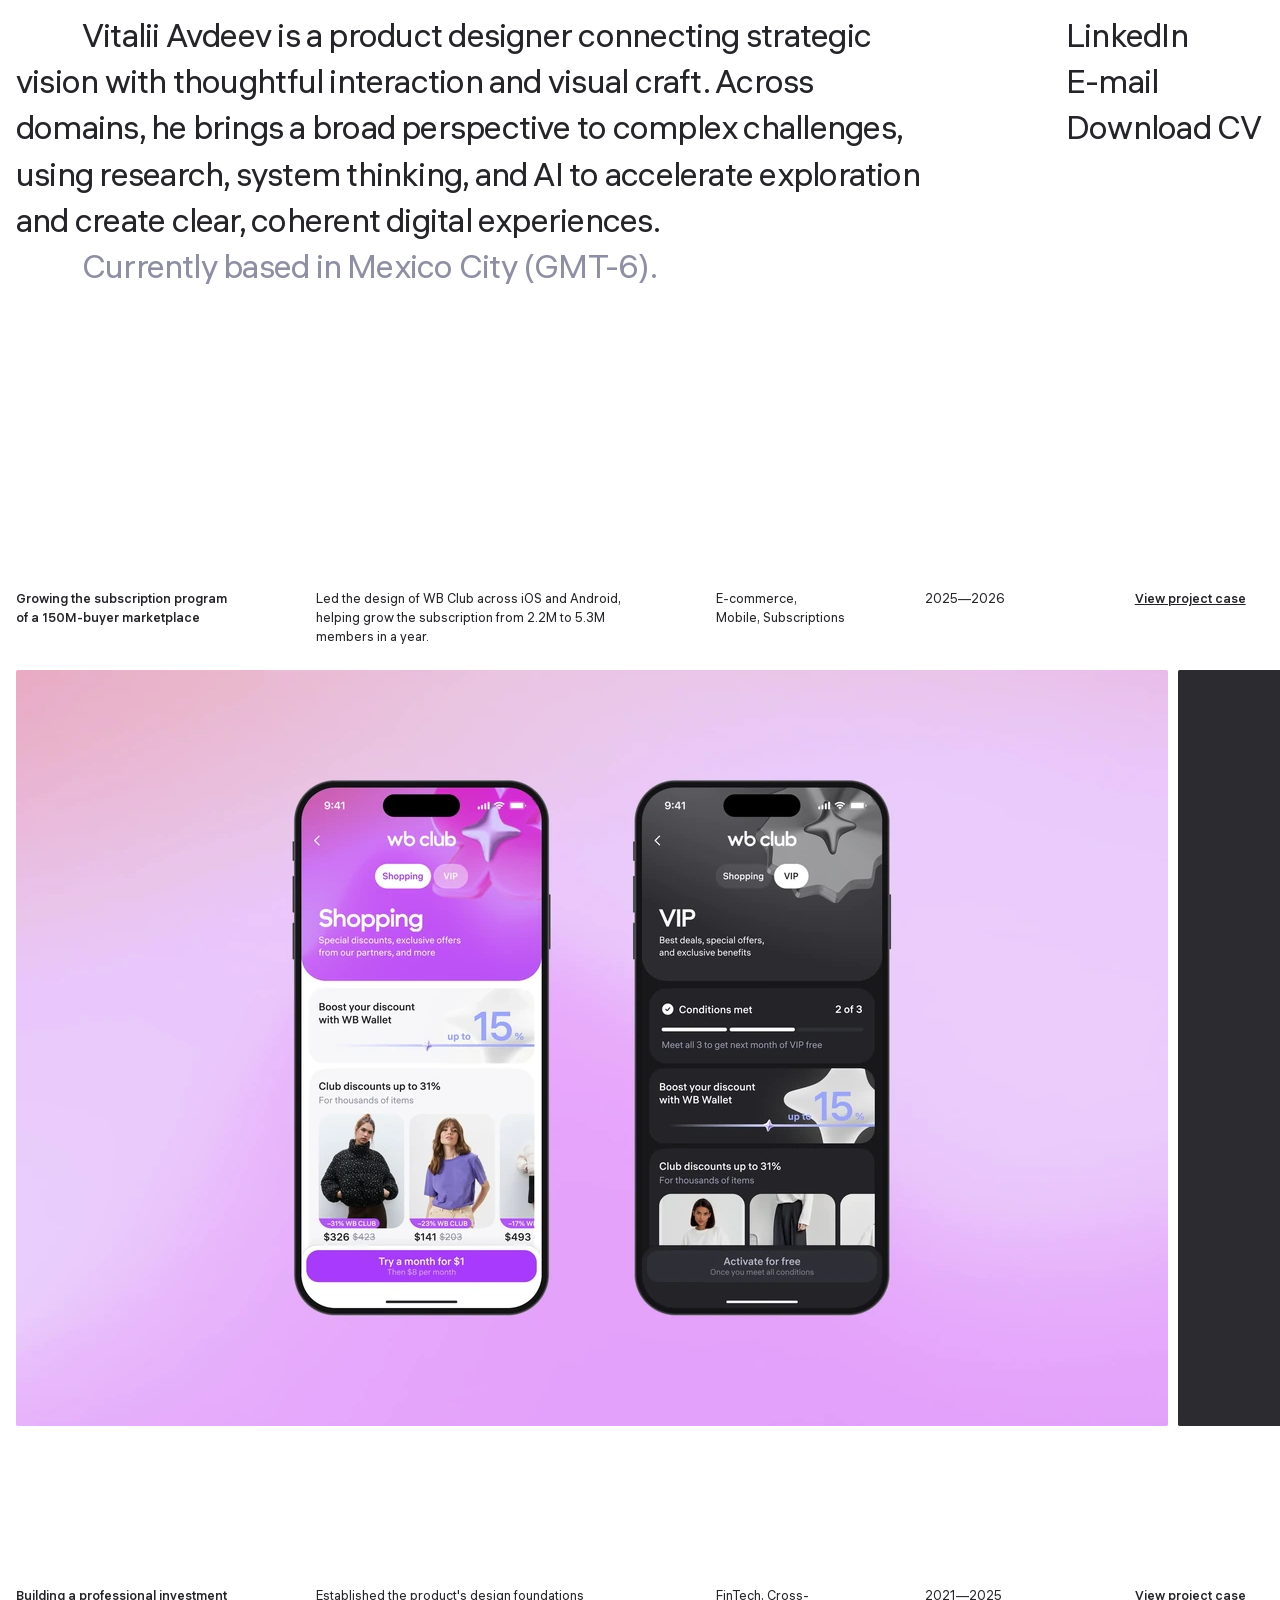
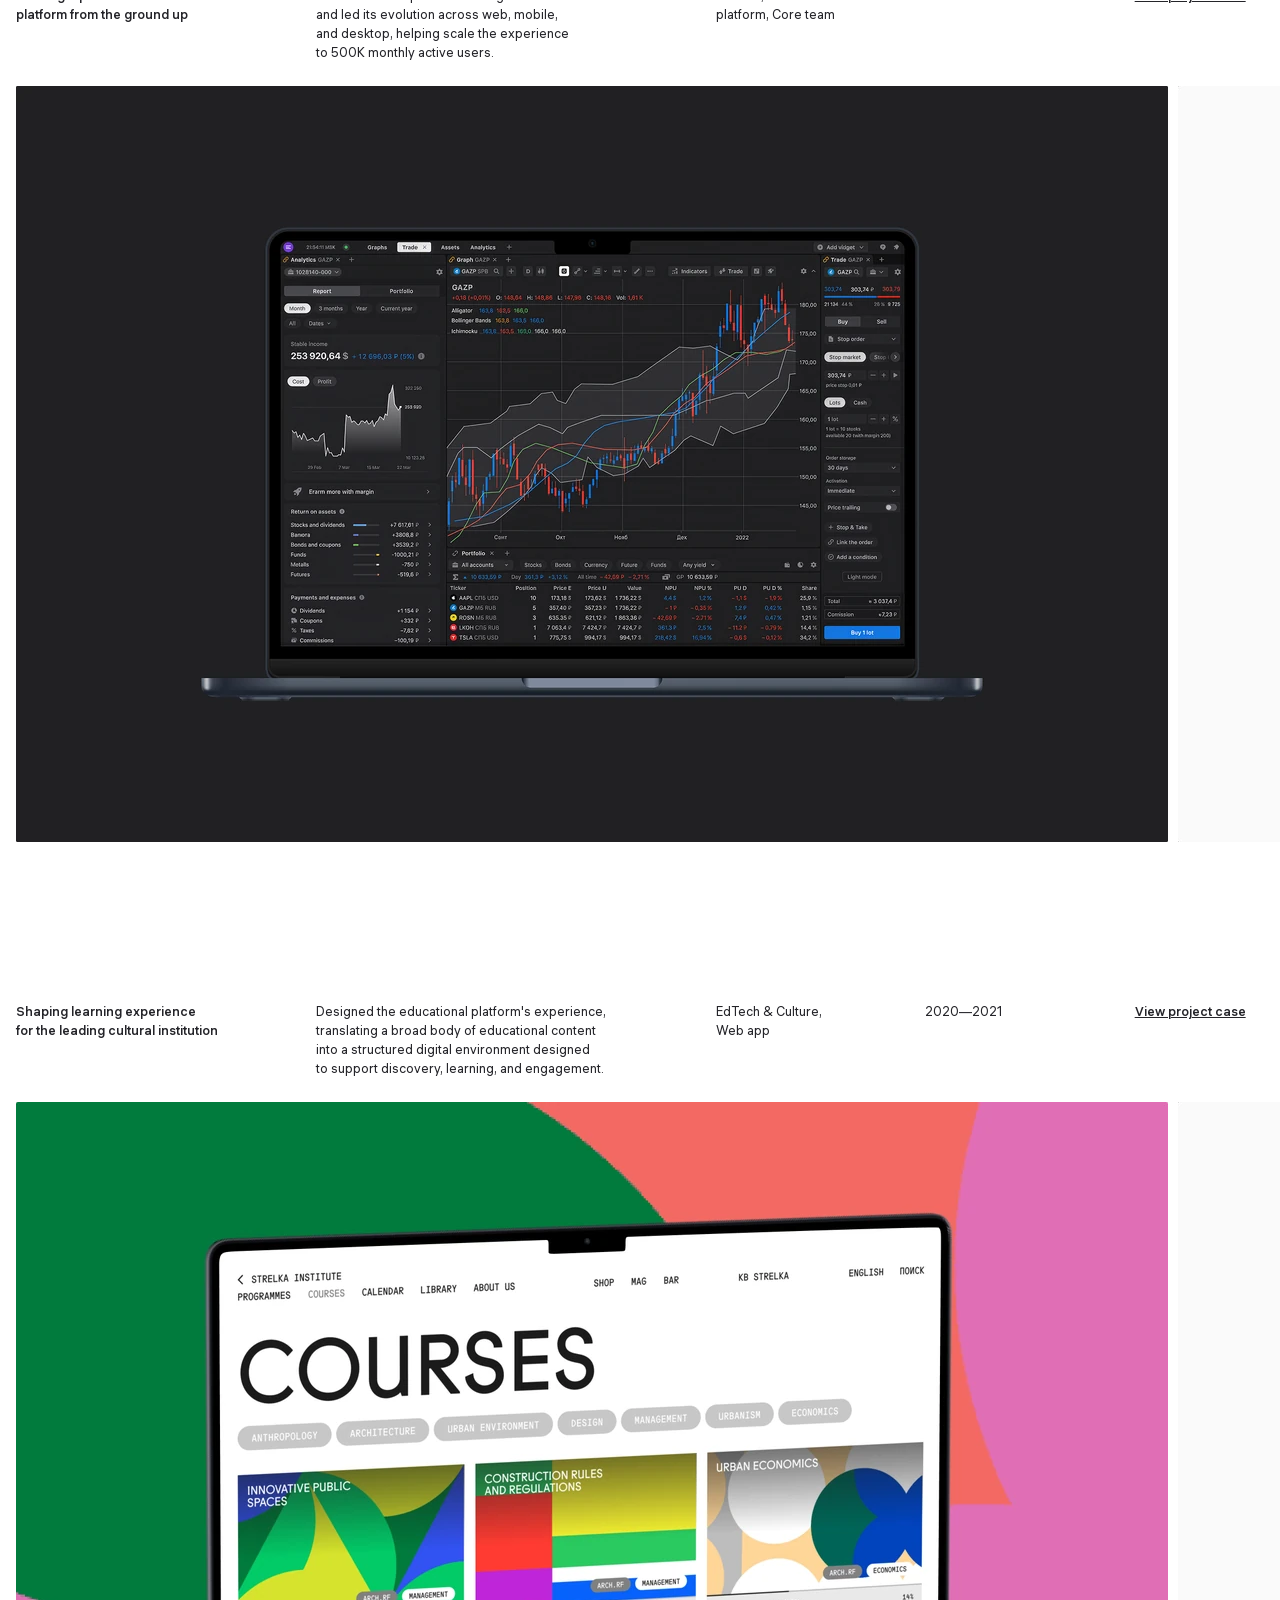
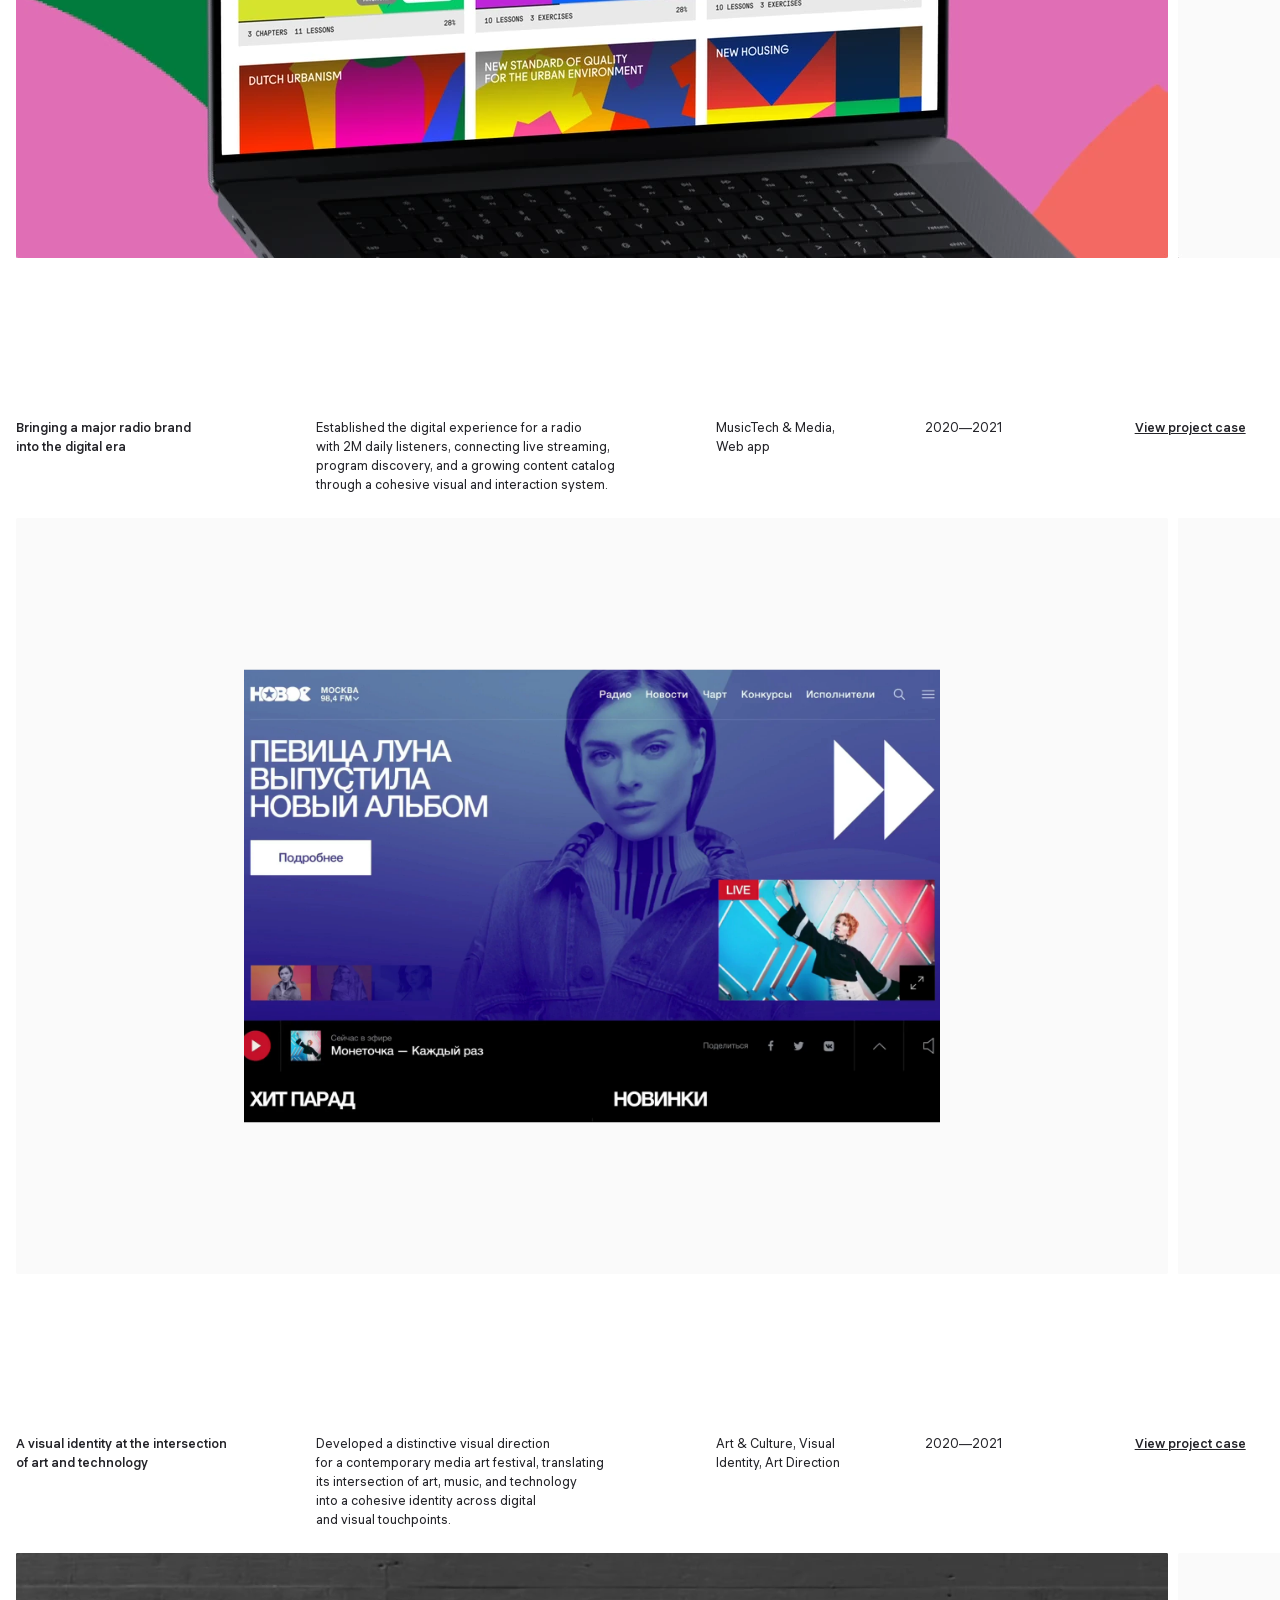
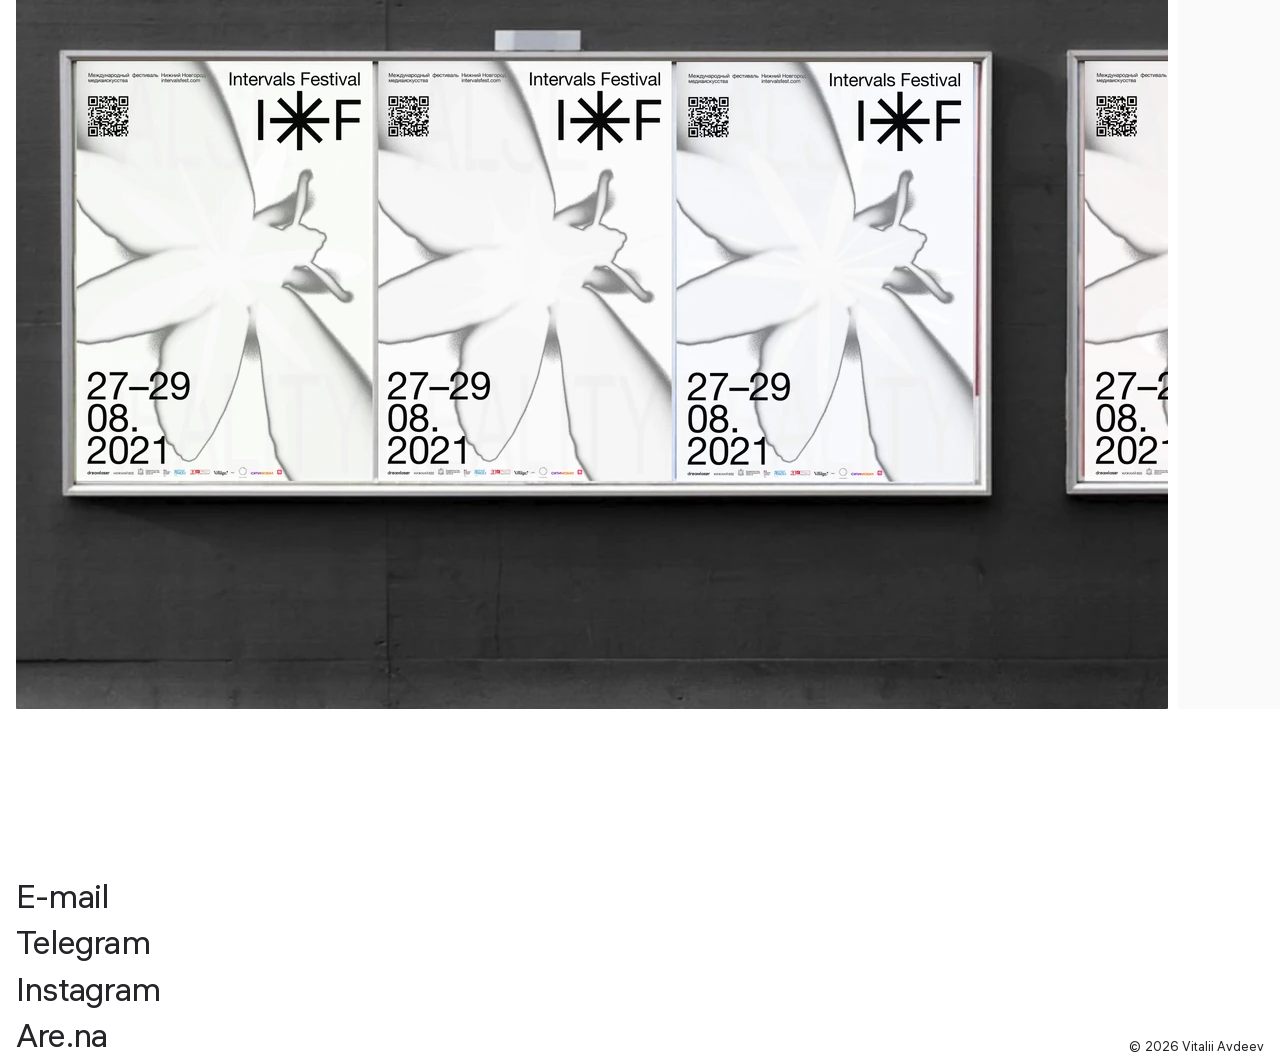
==== commit 02ce38e4: "Home: WB Club hero (slide 1) is now a looping video Two phones scroll asynchronously over the existi" ====
--- a/index.html
+++ b/index.html
@@ -3,16 +3,16 @@
 <head>
 <meta charset="utf-8">
 <meta name="viewport" content="width=device-width, initial-scale=1">
-<title>Vitalii Avdeev — Product Designer</title>
+<title>Vitalii Avdeev — Senior Product Designer</title>
 <meta name="description" content="Vitalii Avdeev is a product designer connecting strategic vision with thoughtful interaction and visual craft. Based in Mexico City.">
-<meta property="og:title" content="Vitalii Avdeev — Product Designer">
+<meta property="og:title" content="Vitalii Avdeev — Senior Product Designer">
 <meta property="og:description" content="Product designer connecting strategic vision with thoughtful interaction and visual craft.">
 <meta property="og:type" content="website">
 <meta property="og:url" content="https://viavdeev.com/">
 <meta name="theme-color" content="#ffffff">
-<link rel="icon" href="/favicon.svg" type="image/svg+xml">
+<link rel="icon" href="/favicon.svg?v=3" type="image/svg+xml">
 <link rel="preload" href="/assets/fonts/als-hauss-var.woff2" as="font" type="font/woff2" crossorigin>
-<link rel="stylesheet" href="/styles.css?v=3c7deb20">
+<link rel="stylesheet" href="/styles.css?v=af7ffd36">
 <script>
 /* Entrance motion: hide the animated elements before first paint (see the inline script at the end of <body>). Skipped with reduced motion; removed
    again if the motion script has not started within 3 s, so the page never stays blank. */
@@ -64,7 +64,7 @@
 
       <div class="carousel" tabindex="0" aria-label="WB Club screens">
         <div class="slide light" style="--w:768">
-          <div class="stage"><img fetchpriority="high" class="abs" style="inset:0;width:100%;height:100%;object-fit:cover" srcset="/assets/img/wb-01-1152.webp?v=fdb7a9e7 1152w, /assets/img/wb-01-1728.webp?v=1e6d7685 1728w, /assets/img/wb-01-2304.webp?v=18732f78 2304w, /assets/img/wb-01.webp?v=1378e9da 3456w" sizes="(min-width: 1280px) 1152px, (min-width: 744px) 768px, 320px" src="/assets/img/wb-01.webp?v=1378e9da" alt="WB Club Shopping and VIP screens on iPhones" decoding="async"></div>
+          <div class="stage"><img fetchpriority="high" class="abs" style="inset:0;width:100%;height:100%;object-fit:cover" srcset="/assets/img/wb-01-1152.webp?v=51b91cca 1152w, /assets/img/wb-01-1728.webp?v=74cf2433 1728w, /assets/img/wb-01-2304.webp?v=f1b20932 2304w" sizes="(min-width: 1280px) 1152px, (min-width: 744px) 768px, 320px" src="/assets/img/wb-01-2304.webp?v=f1b20932" alt="WB Club Shopping and VIP screens on iPhones" decoding="async"><video class="abs hero-vid" style="inset:0;width:100%;height:100%;object-fit:cover" data-hero data-srcs="1152:/assets/video/wb-hero-1152.mp4?v=95079651,1728:/assets/video/wb-hero-1728.mp4?v=a5904b13,2304:/assets/video/wb-hero-2304.mp4?v=66fd4a66" autoplay loop muted playsinline preload="auto" aria-hidden="true" tabindex="-1"></video></div>
         </div>
         <div class="slide light" style="--w:768">
           <div class="stage"><img class="abs" style="inset:0;width:100%;height:100%;object-fit:cover" srcset="/assets/img/wb-02-1152.webp?v=50ab05e6 1152w, /assets/img/wb-02-1728.webp?v=d87db6d1 1728w, /assets/img/wb-02-2304.webp?v=74618fc6 2304w, /assets/img/wb-02.webp?v=e735d605 3456w" sizes="(min-width: 1280px) 1152px, (min-width: 744px) 768px, 320px" src="/assets/img/wb-02.webp?v=e735d605" alt="WB Club VIP bottom sheets: how to get VIP, plan activation, pickup QR code" decoding="async"></div>
@@ -510,6 +510,6 @@
 })();
 </script>
 <script src="/analytics.js?v=9492ce8f" defer></script>
-<script src="/main.js?v=7d66ef64" defer></script>
+<script src="/main.js?v=ede68714" defer></script>
 </body>
 </html>
--- a/styles.css
+++ b/styles.css
@@ -171,6 +171,8 @@
 .stage--end { flex-direction: column; justify-content: flex-end; }
 .stage img, .stage video { -webkit-user-drag: none; user-select: none; }
 .box  { position: relative; flex: none; }
+.hero-vid { opacity: 0; }                    /* slide-1 hero loop: shown by main.js once its first frame is on screen */
+.hero-vid.is-on { opacity: 1; }
 .abs  { position: absolute; }
 .crop { overflow: hidden; }
 .crop > img, .crop > video { position: absolute; max-width: none; }
@@ -292,8 +294,8 @@
 .anim .intro__links a:not(.r-in),
 .anim .phead:not(.r-in),
 .anim .slide:not(.r-in),
-.anim .footer__links a:not(.r-in),
-.anim .footer__copy:not(.r-in) { opacity: 0; }
+.anim body:not(.case) .footer__links a:not(.r-in),
+.anim body:not(.case) .footer__copy:not(.r-in) { opacity: 0; }   /* home only: the case pages have no footer reveal */
 /* while a hero paragraph is split into its visual lines (only during the animation) */
 .intro__text .ln { display: block; white-space: nowrap; text-indent: 0; }
 .intro__text .ln:first-child { text-indent: inherit; }
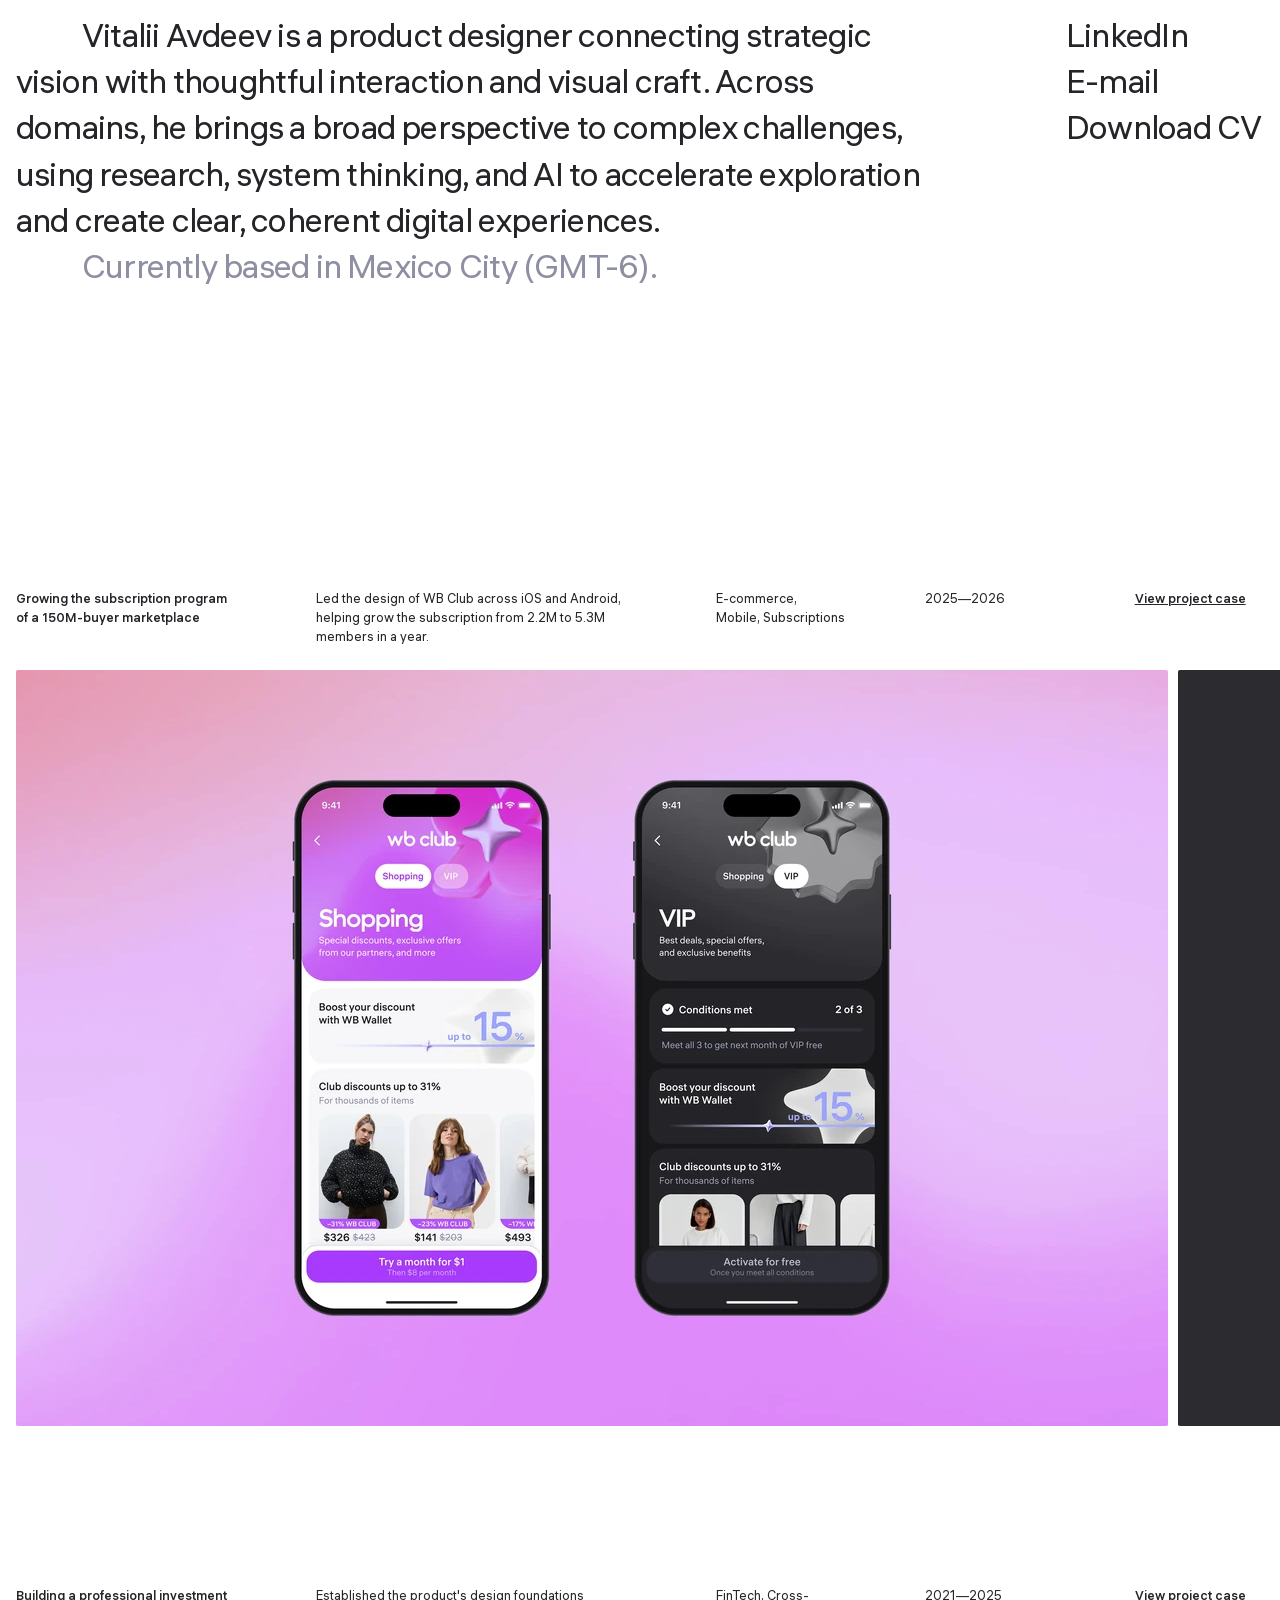
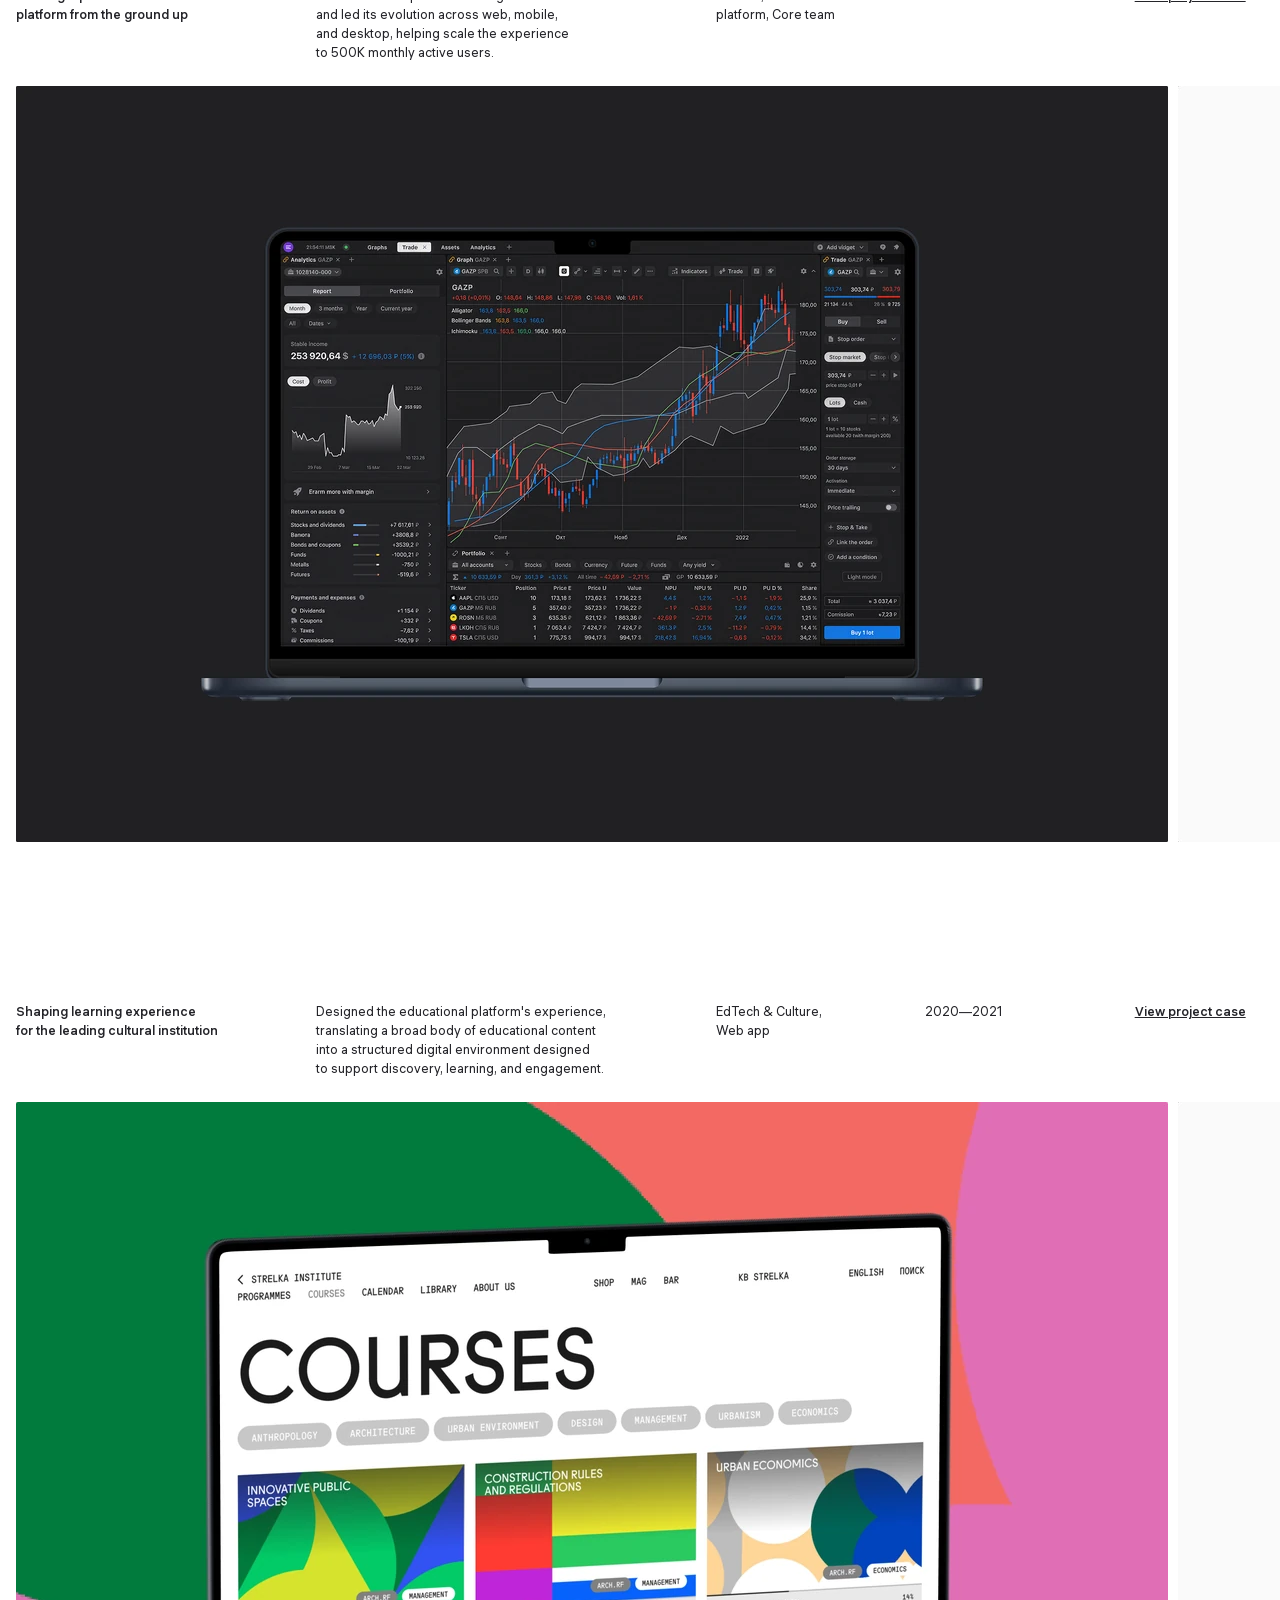
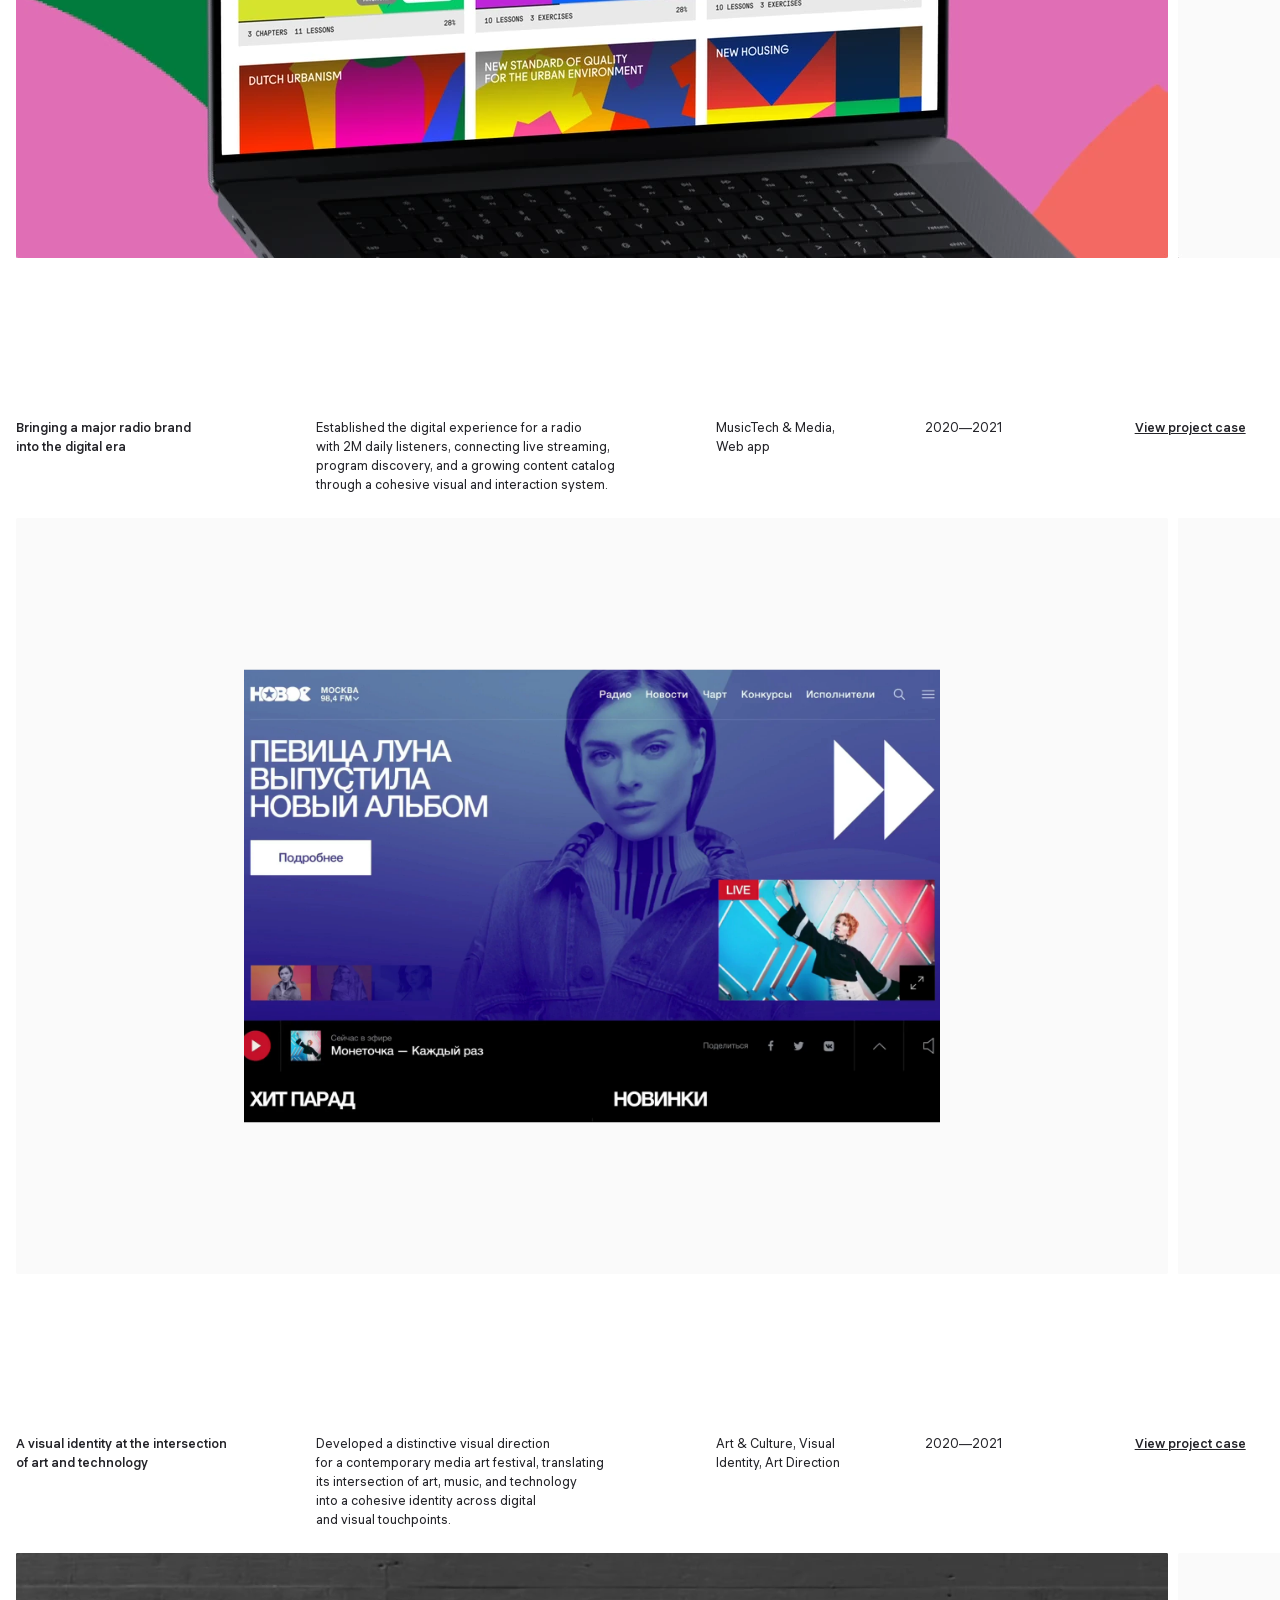
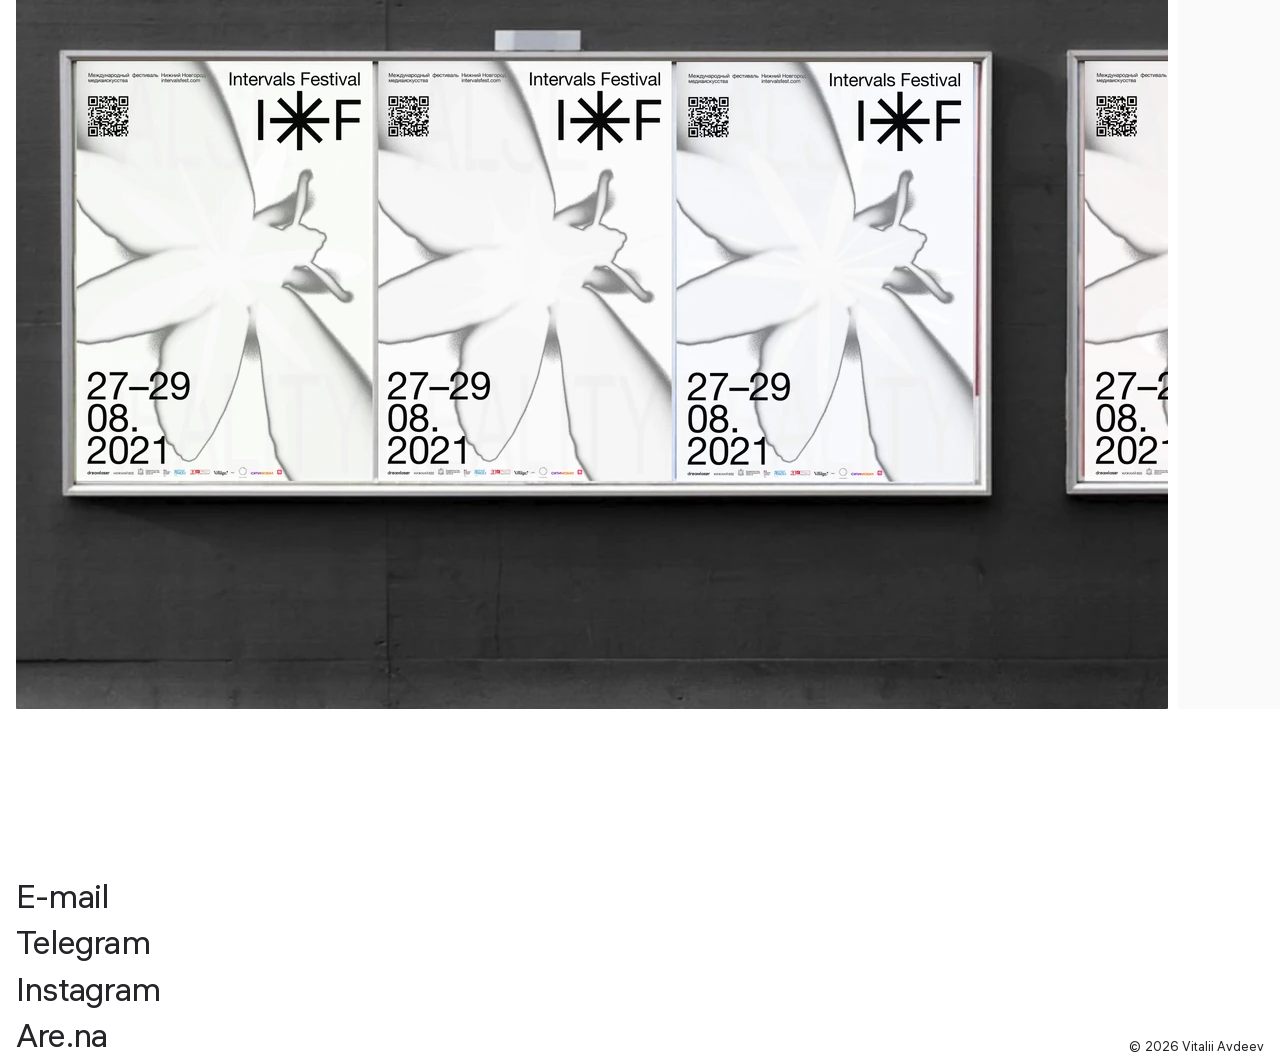
==== commit 2b413252: "Home: WB Club carousel slide 1 is the static image again Original wb-01 images and markup restored; " ====
--- a/index.html
+++ b/index.html
@@ -12,7 +12,7 @@
 <meta name="theme-color" content="#ffffff">
 <link rel="icon" href="/favicon.svg?v=3" type="image/svg+xml">
 <link rel="preload" href="/assets/fonts/als-hauss-var.woff2" as="font" type="font/woff2" crossorigin>
-<link rel="stylesheet" href="/styles.css?v=af7ffd36">
+<link rel="stylesheet" href="/styles.css?v=dbdcefb2">
 <script>
 /* Entrance motion: hide the animated elements before first paint (see the inline script at the end of <body>). Skipped with reduced motion; removed
    again if the motion script has not started within 3 s, so the page never stays blank. */
@@ -64,7 +64,7 @@
 
       <div class="carousel" tabindex="0" aria-label="WB Club screens">
         <div class="slide light" style="--w:768">
-          <div class="stage"><img fetchpriority="high" class="abs" style="inset:0;width:100%;height:100%;object-fit:cover" srcset="/assets/img/wb-01-1152.webp?v=51b91cca 1152w, /assets/img/wb-01-1728.webp?v=74cf2433 1728w, /assets/img/wb-01-2304.webp?v=f1b20932 2304w" sizes="(min-width: 1280px) 1152px, (min-width: 744px) 768px, 320px" src="/assets/img/wb-01-2304.webp?v=f1b20932" alt="WB Club Shopping and VIP screens on iPhones" decoding="async"><video class="abs hero-vid" style="inset:0;width:100%;height:100%;object-fit:cover" data-hero data-srcs="1152:/assets/video/wb-hero-1152.mp4?v=95079651,1728:/assets/video/wb-hero-1728.mp4?v=a5904b13,2304:/assets/video/wb-hero-2304.mp4?v=66fd4a66" autoplay loop muted playsinline preload="auto" aria-hidden="true" tabindex="-1"></video></div>
+          <div class="stage"><img fetchpriority="high" class="abs" style="inset:0;width:100%;height:100%;object-fit:cover" srcset="/assets/img/wb-01-1152.webp?v=fdb7a9e7 1152w, /assets/img/wb-01-1728.webp?v=1e6d7685 1728w, /assets/img/wb-01-2304.webp?v=18732f78 2304w, /assets/img/wb-01.webp?v=1378e9da 3456w" sizes="(min-width: 1280px) 1152px, (min-width: 744px) 768px, 320px" src="/assets/img/wb-01.webp?v=1378e9da" alt="WB Club Shopping and VIP screens on iPhones" decoding="async"></div>
         </div>
         <div class="slide light" style="--w:768">
           <div class="stage"><img class="abs" style="inset:0;width:100%;height:100%;object-fit:cover" srcset="/assets/img/wb-02-1152.webp?v=50ab05e6 1152w, /assets/img/wb-02-1728.webp?v=d87db6d1 1728w, /assets/img/wb-02-2304.webp?v=74618fc6 2304w, /assets/img/wb-02.webp?v=e735d605 3456w" sizes="(min-width: 1280px) 1152px, (min-width: 744px) 768px, 320px" src="/assets/img/wb-02.webp?v=e735d605" alt="WB Club VIP bottom sheets: how to get VIP, plan activation, pickup QR code" decoding="async"></div>
@@ -510,6 +510,6 @@
 })();
 </script>
 <script src="/analytics.js?v=9492ce8f" defer></script>
-<script src="/main.js?v=ede68714" defer></script>
+<script src="/main.js?v=7d66ef64" defer></script>
 </body>
 </html>
--- a/styles.css
+++ b/styles.css
@@ -171,8 +171,6 @@
 .stage--end { flex-direction: column; justify-content: flex-end; }
 .stage img, .stage video { -webkit-user-drag: none; user-select: none; }
 .box  { position: relative; flex: none; }
-.hero-vid { opacity: 0; }                    /* slide-1 hero loop: shown by main.js once its first frame is on screen */
-.hero-vid.is-on { opacity: 1; }
 .abs  { position: absolute; }
 .crop { overflow: hidden; }
 .crop > img, .crop > video { position: absolute; max-width: none; }
